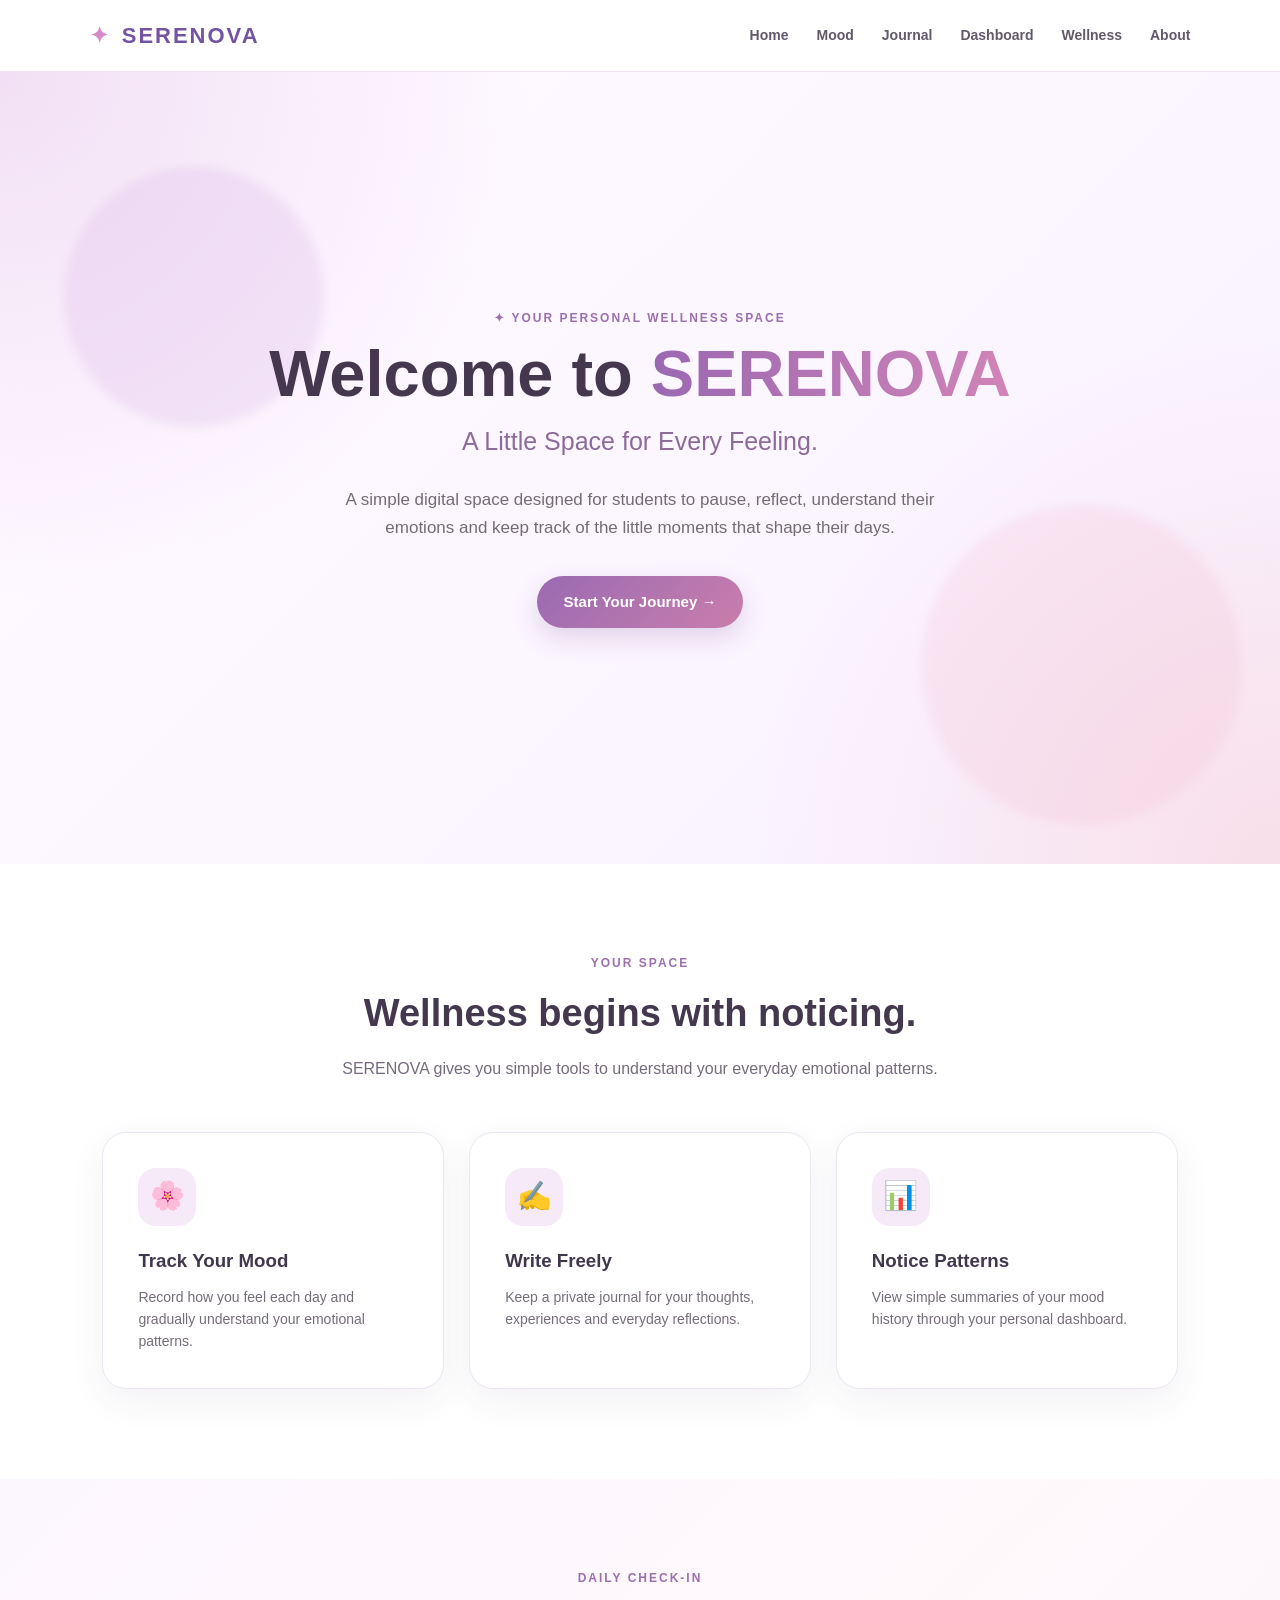
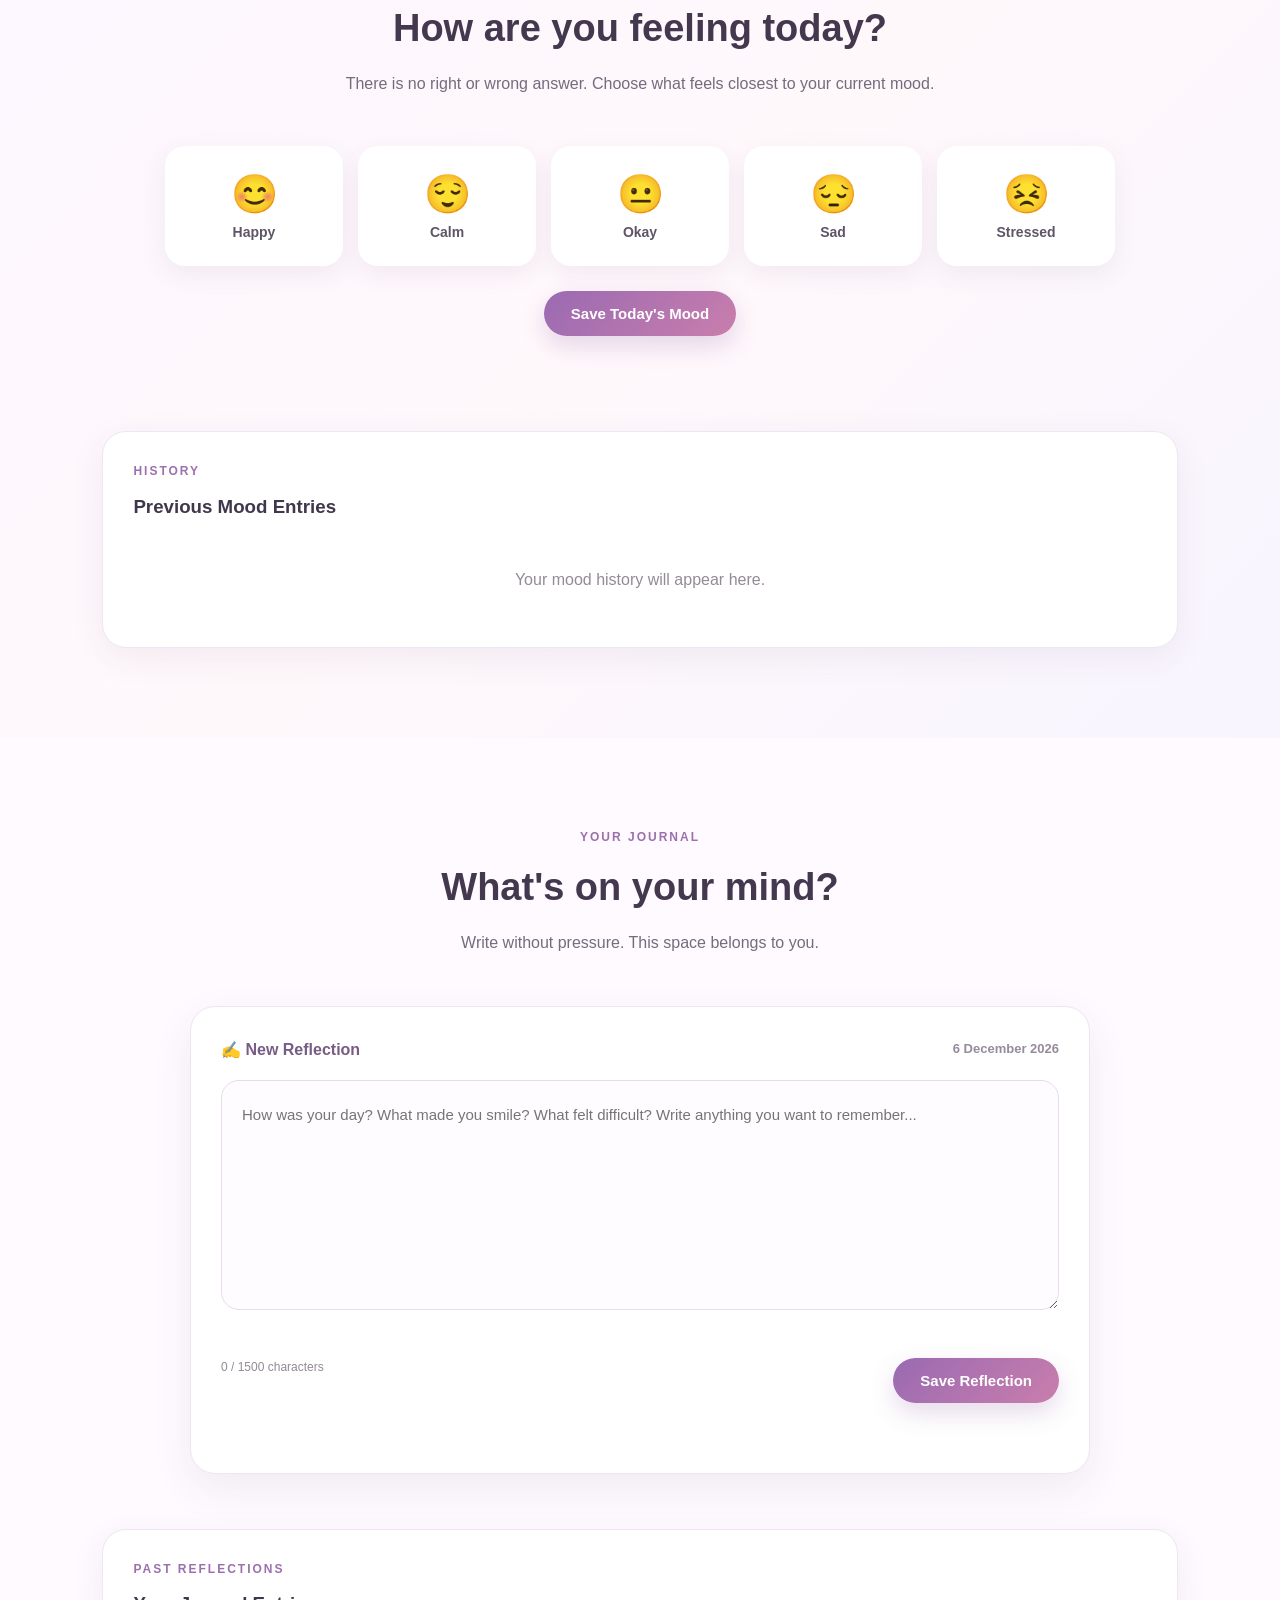
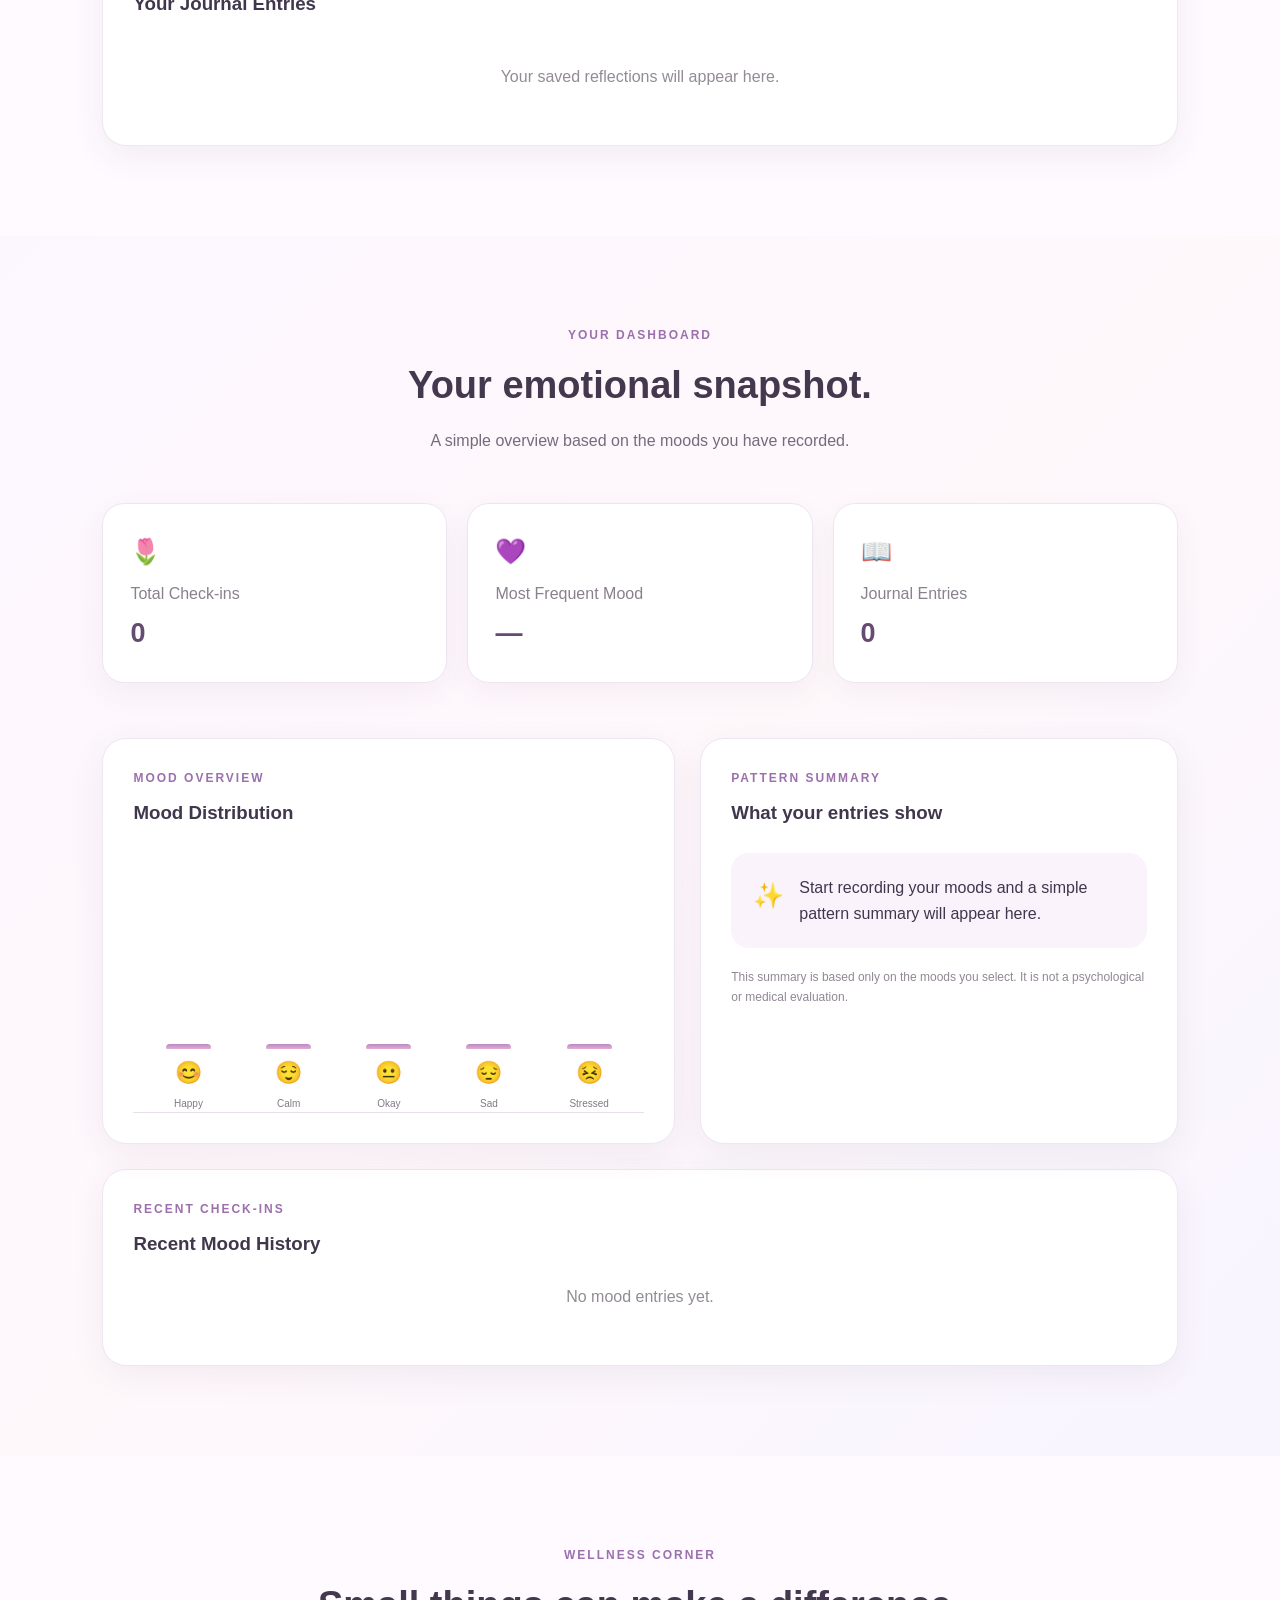
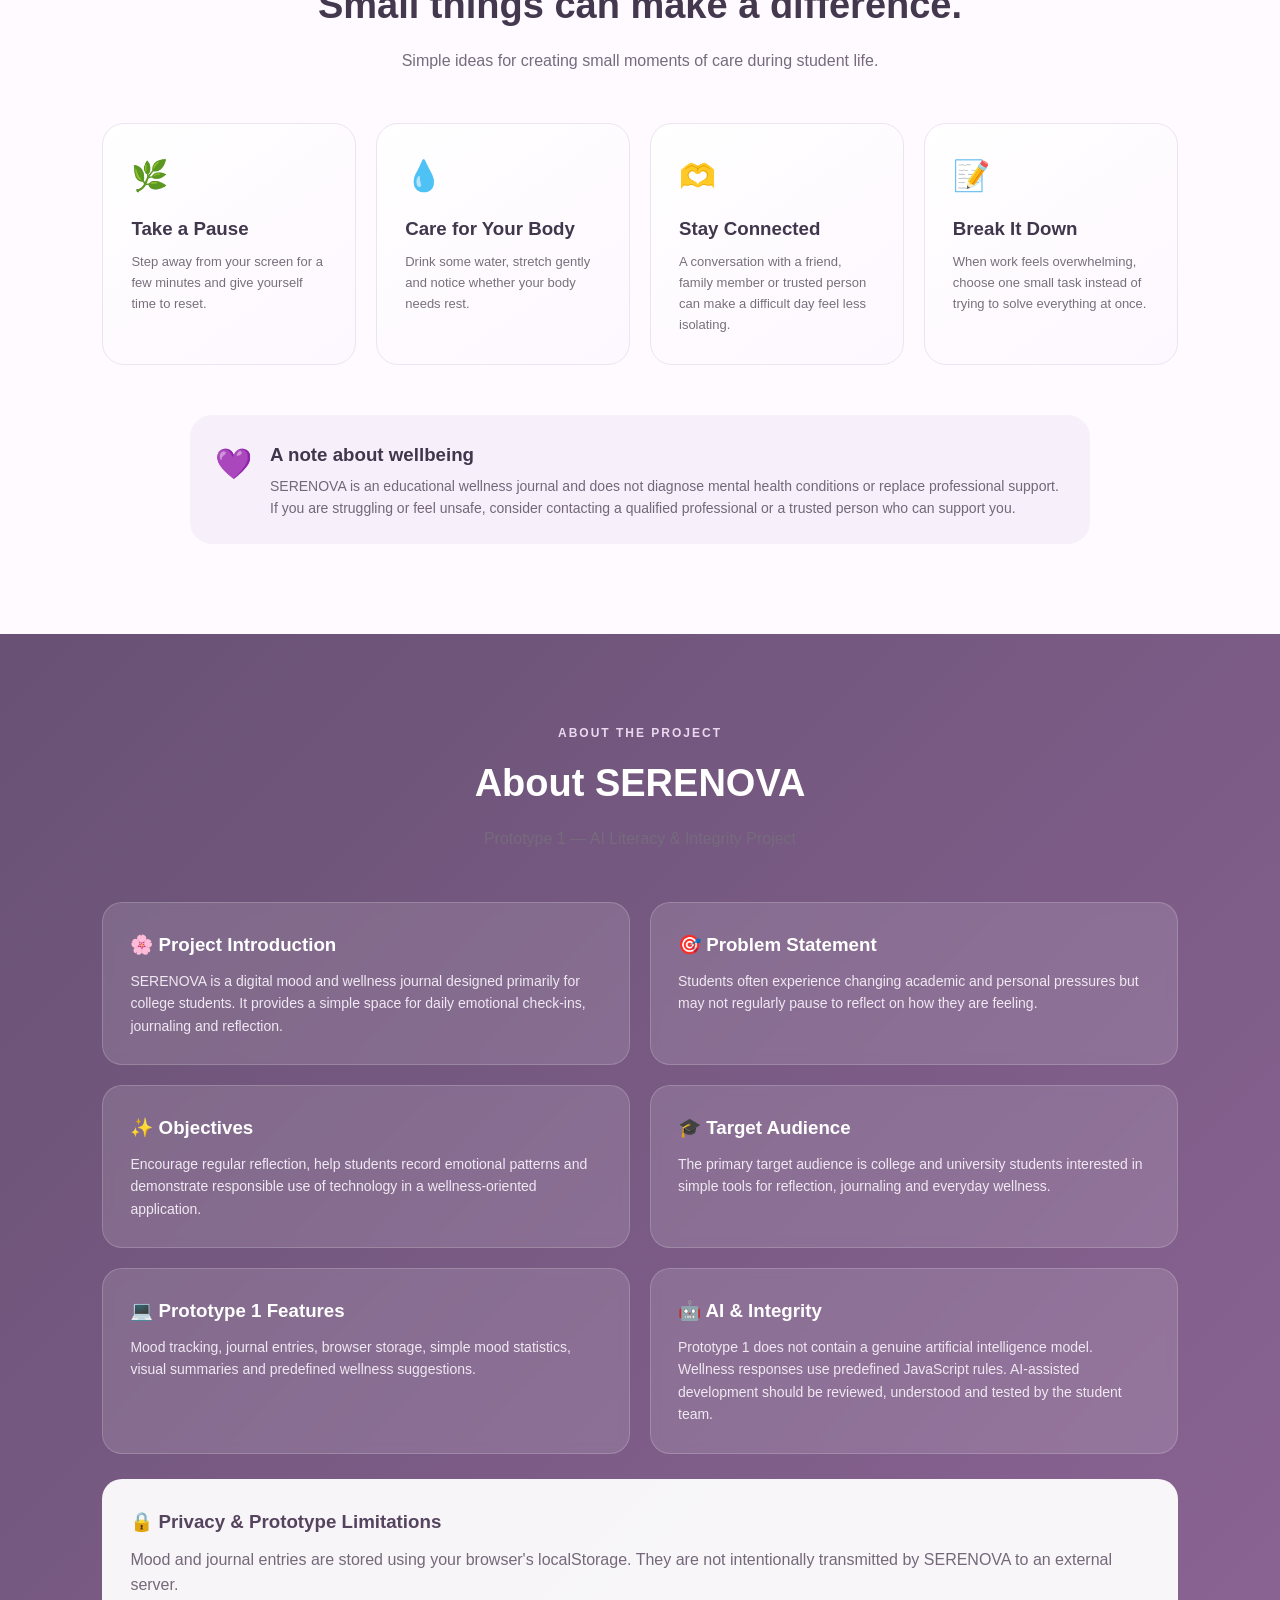
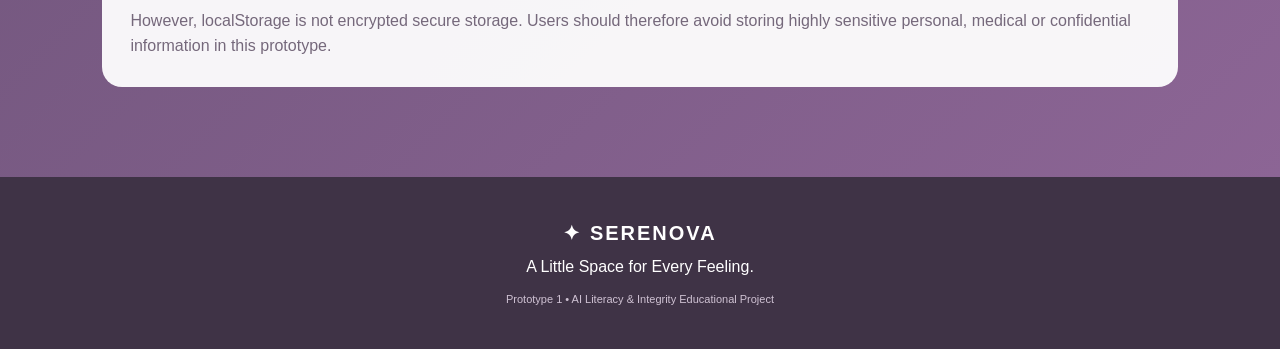
==== 1.html @ 05105ea7 "Add files via upload serenova website" ====
<!DOCTYPE html>
<html lang="en">

<head>
    <meta charset="UTF-8">
    <meta name="viewport" content="width=device-width, initial-scale=1.0">

    <title>SERENOVA | Mood & Wellness Journal</title>

    <link rel="stylesheet" href="2.css">
</head>

<body>

    <!-- ================= NAVIGATION ================= -->

    <nav class="navbar">
        <div class="logo">
            <span class="logo-icon">✦</span>
            SERENOVA
        </div>

        <div class="nav-links">
            <a href="#home">Home</a>
            <a href="#mood">Mood</a>
            <a href="#journal">Journal</a>
            <a href="#dashboard">Dashboard</a>
            <a href="#wellness">Wellness</a>
            <a href="#about">About</a>
        </div>
    </nav>


    <!-- ================= HOME ================= -->

    <section id="home" class="hero">

        <div class="hero-decoration decoration-one"></div>
        <div class="hero-decoration decoration-two"></div>

        <div class="hero-content">

            <p class="small-heading">✦ YOUR PERSONAL WELLNESS SPACE</p>

            <h1>
                Welcome to
                <span>SERENOVA</span>
            </h1>

            <h2>A Little Space for Every Feeling.</h2>

            <p class="hero-text">
                A simple digital space designed for students to pause,
                reflect, understand their emotions and keep track of the
                little moments that shape their days.
            </p>

            <a href="#mood" class="primary-button">
                Start Your Journey →
            </a>

        </div>

    </section>


    <!-- ================= INTRO CARDS ================= -->

    <section class="intro-section">

        <div class="section-heading">
            <p class="small-heading">YOUR SPACE</p>
            <h2>Wellness begins with noticing.</h2>
            <p>
                SERENOVA gives you simple tools to understand your everyday
                emotional patterns.
            </p>
        </div>

        <div class="feature-grid">

            <div class="feature-card">
                <div class="feature-icon">🌸</div>
                <h3>Track Your Mood</h3>
                <p>
                    Record how you feel each day and gradually understand
                    your emotional patterns.
                </p>
            </div>

            <div class="feature-card">
                <div class="feature-icon">✍️</div>
                <h3>Write Freely</h3>
                <p>
                    Keep a private journal for your thoughts, experiences
                    and everyday reflections.
                </p>
            </div>

            <div class="feature-card">
                <div class="feature-icon">📊</div>
                <h3>Notice Patterns</h3>
                <p>
                    View simple summaries of your mood history through your
                    personal dashboard.
                </p>
            </div>

        </div>

    </section>


    <!-- ================= MOOD TRACKER ================= -->

    <section id="mood" class="page-section soft-section">

        <div class="section-heading">
            <p class="small-heading">DAILY CHECK-IN</p>
            <h2>How are you feeling today?</h2>
            <p>
                There is no right or wrong answer. Choose what feels
                closest to your current mood.
            </p>
        </div>

        <div class="mood-container">

            <div class="mood-options">

                <button class="mood-button" data-mood="Happy" data-emoji="😊">
                    <span>😊</span>
                    Happy
                </button>

                <button class="mood-button" data-mood="Calm" data-emoji="😌">
                    <span>😌</span>
                    Calm
                </button>

                <button class="mood-button" data-mood="Okay" data-emoji="😐">
                    <span>😐</span>
                    Okay
                </button>

                <button class="mood-button" data-mood="Sad" data-emoji="😔">
                    <span>😔</span>
                    Sad
                </button>

                <button class="mood-button" data-mood="Stressed" data-emoji="😣">
                    <span>😣</span>
                    Stressed
                </button>

            </div>

            <button id="saveMoodButton" class="primary-button normal-button">
                Save Today's Mood
            </button>

            <p id="moodMessage" class="status-message"></p>

            <div id="moodSuggestion" class="suggestion-box hidden">
                <div class="suggestion-title">
                    <span>💜</span>
                    <h3>A gentle suggestion</h3>
                </div>

                <p id="suggestionText"></p>

                <small>
                    This suggestion is generated using predefined rules,
                    not artificial intelligence or medical assessment.
                </small>
            </div>

        </div>


        <!-- Previous Mood Entries -->

        <div class="history-card">

            <div class="card-heading">
                <div>
                    <p class="small-heading">HISTORY</p>
                    <h3>Previous Mood Entries</h3>
                </div>
            </div>

            <div id="moodHistory">
                <p class="empty-message">
                    Your mood history will appear here.
                </p>
            </div>

        </div>

    </section>


    <!-- ================= JOURNAL ================= -->

    <section id="journal" class="page-section">

        <div class="section-heading">
            <p class="small-heading">YOUR JOURNAL</p>
            <h2>What's on your mind?</h2>
            <p>
                Write without pressure. This space belongs to you.
            </p>
        </div>

        <div class="journal-box">

            <div class="journal-top">
                <span>✍️ New Reflection</span>
                <span id="currentDate"></span>
            </div>

            <textarea
                id="journalInput"
                maxlength="1500"
                placeholder="How was your day? What made you smile? What felt difficult? Write anything you want to remember..."
            ></textarea>

            <div class="journal-bottom">

                <span id="characterCount">
                    0 / 1500 characters
                </span>

                <button id="saveJournalButton" class="primary-button normal-button">
                    Save Reflection
                </button>

            </div>

            <p id="journalMessage" class="status-message"></p>

        </div>


        <!-- Previous Journal Entries -->

        <div class="journal-history">

            <div class="card-heading">
                <div>
                    <p class="small-heading">PAST REFLECTIONS</p>
                    <h3>Your Journal Entries</h3>
                </div>
            </div>

            <div id="journalEntries">
                <p class="empty-message">
                    Your saved reflections will appear here.
                </p>
            </div>

        </div>

    </section>


    <!-- ================= DASHBOARD ================= -->

    <section id="dashboard" class="page-section soft-section">

        <div class="section-heading">
            <p class="small-heading">YOUR DASHBOARD</p>
            <h2>Your emotional snapshot.</h2>
            <p>
                A simple overview based on the moods you have recorded.
            </p>
        </div>


        <!-- Dashboard Statistics -->

        <div class="stats-grid">

            <div class="stat-card">
                <span class="stat-icon">🌷</span>
                <p>Total Check-ins</p>
                <h3 id="totalMoodEntries">0</h3>
            </div>

            <div class="stat-card">
                <span class="stat-icon">💜</span>
                <p>Most Frequent Mood</p>
                <h3 id="frequentMood">—</h3>
            </div>

            <div class="stat-card">
                <span class="stat-icon">📖</span>
                <p>Journal Entries</p>
                <h3 id="totalJournalEntries">0</h3>
            </div>

        </div>


        <!-- Chart -->

        <div class="dashboard-grid">

            <div class="dashboard-card">

                <p class="small-heading">MOOD OVERVIEW</p>
                <h3>Mood Distribution</h3>

                <div id="moodChart" class="chart">

                    <div class="chart-column">
                        <div id="happyBar" class="chart-bar"></div>
                        <span>😊</span>
                        <small>Happy</small>
                    </div>

                    <div class="chart-column">
                        <div id="calmBar" class="chart-bar"></div>
                        <span>😌</span>
                        <small>Calm</small>
                    </div>

                    <div class="chart-column">
                        <div id="okayBar" class="chart-bar"></div>
                        <span>😐</span>
                        <small>Okay</small>
                    </div>

                    <div class="chart-column">
                        <div id="sadBar" class="chart-bar"></div>
                        <span>😔</span>
                        <small>Sad</small>
                    </div>

                    <div class="chart-column">
                        <div id="stressedBar" class="chart-bar"></div>
                        <span>😣</span>
                        <small>Stressed</small>
                    </div>

                </div>

            </div>


            <!-- Emotional Pattern -->

            <div class="dashboard-card">

                <p class="small-heading">PATTERN SUMMARY</p>
                <h3>What your entries show</h3>

                <div class="pattern-box">
                    <span class="pattern-icon">✨</span>
                    <p id="patternSummary">
                        Start recording your moods and a simple pattern
                        summary will appear here.
                    </p>
                </div>

                <p class="dashboard-note">
                    This summary is based only on the moods you select.
                    It is not a psychological or medical evaluation.
                </p>

            </div>

        </div>


        <!-- Recent History -->

        <div class="dashboard-card recent-card">

            <p class="small-heading">RECENT CHECK-INS</p>
            <h3>Recent Mood History</h3>

            <div id="recentMoodHistory">
                <p class="empty-message">
                    No mood entries yet.
                </p>
            </div>

        </div>

    </section>


    <!-- ================= WELLNESS ================= -->

    <section id="wellness" class="page-section">

        <div class="section-heading">
            <p class="small-heading">WELLNESS CORNER</p>
            <h2>Small things can make a difference.</h2>
            <p>
                Simple ideas for creating small moments of care during
                student life.
            </p>
        </div>

        <div class="wellness-grid">

            <div class="wellness-card">
                <span>🌿</span>
                <h3>Take a Pause</h3>
                <p>
                    Step away from your screen for a few minutes and give
                    yourself time to reset.
                </p>
            </div>

            <div class="wellness-card">
                <span>💧</span>
                <h3>Care for Your Body</h3>
                <p>
                    Drink some water, stretch gently and notice whether
                    your body needs rest.
                </p>
            </div>

            <div class="wellness-card">
                <span>🫶</span>
                <h3>Stay Connected</h3>
                <p>
                    A conversation with a friend, family member or trusted
                    person can make a difficult day feel less isolating.
                </p>
            </div>

            <div class="wellness-card">
                <span>📝</span>
                <h3>Break It Down</h3>
                <p>
                    When work feels overwhelming, choose one small task
                    instead of trying to solve everything at once.
                </p>
            </div>

        </div>

        <div class="safety-note">

            <span>💜</span>

            <div>
                <h3>A note about wellbeing</h3>

                <p>
                    SERENOVA is an educational wellness journal and does
                    not diagnose mental health conditions or replace
                    professional support. If you are struggling or feel
                    unsafe, consider contacting a qualified professional
                    or a trusted person who can support you.
                </p>
            </div>

        </div>

    </section>


    <!-- ================= ABOUT ================= -->

    <section id="about" class="page-section about-section">

        <div class="section-heading light-heading">
            <p class="small-heading">ABOUT THE PROJECT</p>
            <h2>About SERENOVA</h2>
            <p>
                Prototype 1 — AI Literacy & Integrity Project
            </p>
        </div>


        <div class="about-grid">

            <div class="about-card">
                <h3>🌸 Project Introduction</h3>
                <p>
                    SERENOVA is a digital mood and wellness journal
                    designed primarily for college students. It provides
                    a simple space for daily emotional check-ins,
                    journaling and reflection.
                </p>
            </div>

            <div class="about-card">
                <h3>🎯 Problem Statement</h3>
                <p>
                    Students often experience changing academic and
                    personal pressures but may not regularly pause to
                    reflect on how they are feeling.
                </p>
            </div>

            <div class="about-card">
                <h3>✨ Objectives</h3>
                <p>
                    Encourage regular reflection, help students record
                    emotional patterns and demonstrate responsible use
                    of technology in a wellness-oriented application.
                </p>
            </div>

            <div class="about-card">
                <h3>🎓 Target Audience</h3>
                <p>
                    The primary target audience is college and university
                    students interested in simple tools for reflection,
                    journaling and everyday wellness.
                </p>
            </div>

            <div class="about-card">
                <h3>💻 Prototype 1 Features</h3>
                <p>
                    Mood tracking, journal entries, browser storage,
                    simple mood statistics, visual summaries and
                    predefined wellness suggestions.
                </p>
            </div>

            <div class="about-card">
                <h3>🤖 AI & Integrity</h3>
                <p>
                    Prototype 1 does not contain a genuine artificial
                    intelligence model. Wellness responses use
                    predefined JavaScript rules. AI-assisted development
                    should be reviewed, understood and tested by the
                    student team.
                </p>
            </div>

        </div>


        <div class="privacy-box">

            <h3>🔒 Privacy & Prototype Limitations</h3>

            <p>
                Mood and journal entries are stored using your browser's
                localStorage. They are not intentionally transmitted by
                SERENOVA to an external server.
            </p>

            <p>
                However, localStorage is not encrypted secure storage.
                Users should therefore avoid storing highly sensitive
                personal, medical or confidential information in this
                prototype.
            </p>

        </div>

    </section>


    <!-- ================= FOOTER ================= -->

    <footer>

        <div class="footer-logo">✦ SERENOVA</div>

        <p>A Little Space for Every Feeling.</p>

        <p class="footer-small">
            Prototype 1 • AI Literacy & Integrity Educational Project
        </p>

    </footer>


    <!-- JavaScript -->
    <script src="3.js"></script>

</body>

</html>
---- 2.css ----
/* ==================================================
   SERENOVA - PROTOTYPE 1
   Main Stylesheet
   ================================================== */


/* ---------- BASIC PAGE SETTINGS ---------- */

* {
    margin: 0;
    padding: 0;
    box-sizing: border-box;
}

html {
    scroll-behavior: smooth;
}

body {
    font-family: "Segoe UI", Arial, sans-serif;
    background: #fffaff;
    color: #40374d;
    line-height: 1.6;
}

button,
textarea {
    font-family: inherit;
}

button {
    cursor: pointer;
}


/* ---------- NAVIGATION ---------- */

.navbar {
    position: sticky;
    top: 0;
    z-index: 1000;

    display: flex;
    justify-content: space-between;
    align-items: center;

    padding: 18px 7%;

    background: rgba(255, 255, 255, 0.94);
    backdrop-filter: blur(12px);

    border-bottom: 1px solid #eee3f6;
}

.logo {
    font-size: 22px;
    font-weight: 800;
    letter-spacing: 2px;
    color: #7254a3;
}

.logo-icon {
    color: #d58bc8;
    margin-right: 4px;
}

.nav-links {
    display: flex;
    gap: 28px;
}

.nav-links a {
    text-decoration: none;
    color: #62586c;
    font-size: 14px;
    font-weight: 600;
    transition: 0.3s;
}

.nav-links a:hover {
    color: #a46db1;
}


/* ---------- GENERAL SECTION STYLES ---------- */

.page-section {
    padding: 90px 8%;
}

.soft-section {
    background:
        linear-gradient(
            135deg,
            #fcf6ff 0%,
            #fff8fb 50%,
            #f8f5ff 100%
        );
}

.section-heading {
    max-width: 720px;
    margin: 0 auto 50px;
    text-align: center;
}

.section-heading h2 {
    font-size: 38px;
    margin-bottom: 12px;
    color: #44384f;
}

.section-heading > p:last-child {
    color: #756b7d;
}

.small-heading {
    color: #9b70ad;
    font-size: 12px;
    font-weight: 800;
    letter-spacing: 2px;
    margin-bottom: 10px;
}


/* ---------- HERO ---------- */

.hero {
    min-height: 88vh;

    display: flex;
    justify-content: center;
    align-items: center;

    position: relative;
    overflow: hidden;

    padding: 80px 8%;

    background:
        radial-gradient(circle at top left, #f2dff5, transparent 35%),
        radial-gradient(circle at bottom right, #f8dfe9, transparent 35%),
        linear-gradient(135deg, #fffaff, #f8f2ff);
}

.hero-content {
    position: relative;
    z-index: 2;

    max-width: 850px;
    text-align: center;
}

.hero h1 {
    font-size: 65px;
    line-height: 1.1;
    color: #44374e;
    margin-bottom: 12px;
}

.hero h1 span {
    background: linear-gradient(90deg, #9a68b2, #d184b7);
    -webkit-background-clip: text;
    background-clip: text;
    color: transparent;
}

.hero h2 {
    color: #8d6b99;
    font-size: 25px;
    font-weight: 500;
    margin-bottom: 25px;
}

.hero-text {
    max-width: 650px;
    margin: 0 auto 35px;
    color: #746b79;
    font-size: 17px;
}

.primary-button {
    display: inline-block;

    border: none;
    text-decoration: none;

    background: linear-gradient(135deg, #9a6ab2, #c97eac);
    color: white;

    padding: 14px 27px;

    border-radius: 30px;

    font-size: 15px;
    font-weight: 600;

    box-shadow: 0 10px 25px rgba(148, 98, 169, 0.23);

    transition: 0.3s;
}

.primary-button:hover {
    transform: translateY(-3px);
    box-shadow: 0 14px 30px rgba(148, 98, 169, 0.32);
}

.normal-button {
    margin-top: 25px;
}

.hero-decoration {
    position: absolute;
    border-radius: 50%;
    filter: blur(5px);
}

.decoration-one {
    width: 260px;
    height: 260px;

    background: rgba(212, 168, 226, 0.22);

    top: 12%;
    left: 5%;
}

.decoration-two {
    width: 320px;
    height: 320px;

    background: rgba(246, 187, 211, 0.22);

    bottom: 5%;
    right: 3%;
}


/* ---------- INTRO FEATURES ---------- */

.intro-section {
    padding: 90px 8%;
    background: white;
}

.feature-grid {
    display: grid;
    grid-template-columns: repeat(3, 1fr);
    gap: 25px;

    max-width: 1100px;
    margin: auto;
}

.feature-card {
    padding: 35px;

    border: 1px solid #eee5f2;
    border-radius: 24px;

    background: #fff;

    box-shadow: 0 12px 35px rgba(85, 63, 96, 0.07);

    transition: 0.3s;
}

.feature-card:hover {
    transform: translateY(-7px);
    box-shadow: 0 18px 40px rgba(85, 63, 96, 0.12);
}

.feature-icon {
    width: 58px;
    height: 58px;

    display: flex;
    justify-content: center;
    align-items: center;

    border-radius: 18px;

    background: #f6eaf8;

    font-size: 28px;

    margin-bottom: 20px;
}

.feature-card h3 {
    margin-bottom: 10px;
}

.feature-card p {
    color: #756d79;
    font-size: 14px;
}


/* ---------- MOOD TRACKER ---------- */

.mood-container {
    max-width: 950px;
    margin: auto;
    text-align: center;
}

.mood-options {
    display: grid;
    grid-template-columns: repeat(5, 1fr);
    gap: 15px;
}

.mood-button {
    border: 2px solid transparent;

    padding: 24px 12px;

    border-radius: 20px;

    background: white;

    color: #5f5567;

    font-size: 14px;
    font-weight: 600;

    box-shadow: 0 8px 25px rgba(91, 68, 101, 0.08);

    transition: 0.25s;
}

.mood-button span {
    display: block;
    font-size: 38px;
    margin-bottom: 8px;
}

.mood-button:hover {
    transform: translateY(-5px);
    border-color: #dbc6e6;
}

.mood-button.selected {
    border-color: #a875ba;
    background: #f8effb;
    transform: translateY(-5px);
}

.status-message {
    min-height: 25px;
    margin-top: 15px;
    font-weight: 600;
    color: #8a5c9b;
}

.suggestion-box {
    max-width: 700px;

    margin: 25px auto 0;

    padding: 25px;

    text-align: left;

    background: white;

    border-radius: 20px;
    border-left: 5px solid #ad7abb;

    box-shadow: 0 10px 30px rgba(83, 64, 93, 0.08);
}

.suggestion-title {
    display: flex;
    align-items: center;
    gap: 10px;
    margin-bottom: 10px;
}

.suggestion-box small {
    display: block;
    color: #8b828e;
    margin-top: 15px;
}

.hidden {
    display: none;
}


/* ---------- HISTORY ---------- */

.history-card,
.journal-history,
.dashboard-card {
    max-width: 1100px;

    margin: 55px auto 0;

    background: white;

    border: 1px solid #eee6f2;
    border-radius: 24px;

    padding: 30px;

    box-shadow: 0 10px 35px rgba(76, 58, 84, 0.07);
}

.card-heading {
    margin-bottom: 20px;
}

.empty-message {
    color: #938b96;
    text-align: center;
    padding: 25px;
}

.history-entry,
.recent-entry {
    display: flex;
    justify-content: space-between;
    align-items: center;

    padding: 16px;

    border-bottom: 1px solid #f0eaf2;
}

.history-entry:last-child,
.recent-entry:last-child {
    border-bottom: none;
}

.history-mood {
    display: flex;
    align-items: center;
    gap: 12px;
}

.history-emoji {
    font-size: 27px;
}


/* ---------- JOURNAL ---------- */

.journal-box {
    max-width: 900px;

    margin: auto;

    background: white;

    border: 1px solid #eee5f1;
    border-radius: 25px;

    padding: 30px;

    box-shadow: 0 15px 40px rgba(78, 58, 87, 0.08);
}

.journal-top,
.journal-bottom {
    display: flex;
    justify-content: space-between;
    align-items: center;
    gap: 20px;
}

.journal-top {
    font-weight: 600;
    color: #775c83;
    margin-bottom: 18px;
}

#currentDate {
    color: #978b9d;
    font-size: 13px;
}

#journalInput {
    width: 100%;
    min-height: 230px;

    resize: vertical;

    border: 1px solid #e7dce9;
    outline: none;

    border-radius: 18px;

    padding: 20px;

    font-size: 15px;
    line-height: 1.8;

    background: #fffcff;

    transition: 0.3s;
}

#journalInput:focus {
    border-color: #b88ac3;
    box-shadow: 0 0 0 4px #f5eaf8;
}

.journal-bottom {
    margin-top: 15px;
}

#characterCount {
    color: #938997;
    font-size: 12px;
}

.journal-entry {
    padding: 22px 5px;
    border-bottom: 1px solid #eee8f0;
}

.journal-entry:last-child {
    border-bottom: none;
}

.journal-entry-date {
    color: #9a6ba8;
    font-size: 12px;
    font-weight: 700;
    margin-bottom: 8px;
}

.journal-entry-text {
    white-space: pre-wrap;
    color: #5f5664;
}

.delete-button {
    border: none;

    background: #fff0f3;
    color: #b25d72;

    border-radius: 15px;

    padding: 8px 14px;

    margin-top: 15px;

    font-size: 12px;

    transition: 0.2s;
}

.delete-button:hover {
    background: #f8dfe6;
}


/* ---------- DASHBOARD ---------- */

.stats-grid {
    max-width: 1100px;

    margin: auto;

    display: grid;
    grid-template-columns: repeat(3, 1fr);

    gap: 20px;
}

.stat-card {
    background: white;

    border: 1px solid #eee5f2;
    border-radius: 22px;

    padding: 27px;

    box-shadow: 0 10px 30px rgba(80, 61, 89, 0.06);
}

.stat-icon {
    font-size: 25px;
}

.stat-card p {
    color: #8a808e;
    margin-top: 10px;
}

.stat-card h3 {
    margin-top: 5px;
    font-size: 27px;
    color: #664c72;
}

.dashboard-grid {
    max-width: 1100px;

    margin: auto;

    display: grid;
    grid-template-columns: 1.2fr 1fr;

    gap: 25px;
}

.dashboard-grid .dashboard-card {
    width: 100%;
}

.chart {
    height: 260px;

    display: flex;
    justify-content: space-around;
    align-items: flex-end;

    gap: 10px;

    margin-top: 25px;

    border-bottom: 1px solid #e8dfea;

    padding: 15px 10px 0;
}

.chart-column {
    height: 100%;

    display: flex;
    flex-direction: column;
    justify-content: flex-end;
    align-items: center;

    flex: 1;

    gap: 6px;
}

.chart-bar {
    width: 45px;
    height: 5px;

    min-height: 5px;
    max-height: 170px;

    background: linear-gradient(#b989c5, #e3afd0);

    border-radius: 12px 12px 4px 4px;

    transition: height 0.5s;
}

.chart-column span {
    font-size: 22px;
}

.chart-column small {
    font-size: 10px;
    color: #837887;
}

.pattern-box {
    display: flex;
    gap: 15px;

    padding: 22px;

    background: #faf3fc;

    border-radius: 18px;

    margin-top: 25px;
}

.pattern-icon {
    font-size: 25px;
}

.dashboard-note {
    margin-top: 20px;

    color: #928795;
    font-size: 12px;
}

.recent-card {
    margin-top: 25px;
}


/* ---------- WELLNESS ---------- */

.wellness-grid {
    max-width: 1100px;

    margin: auto;

    display: grid;
    grid-template-columns: repeat(4, 1fr);

    gap: 20px;
}

.wellness-card {
    padding: 28px;

    background: linear-gradient(145deg, #ffffff, #fdf7ff);

    border: 1px solid #eee3f1;
    border-radius: 22px;

    transition: 0.3s;
}

.wellness-card:hover {
    transform: translateY(-5px);
}

.wellness-card span {
    font-size: 30px;
}

.wellness-card h3 {
    margin: 14px 0 8px;
}

.wellness-card p {
    color: #786f7c;
    font-size: 13px;
}

.safety-note {
    max-width: 900px;

    margin: 50px auto 0;

    padding: 25px;

    display: flex;
    gap: 18px;

    background: #f7effa;

    border-radius: 22px;
}

.safety-note > span {
    font-size: 30px;
}

.safety-note p {
    color: #726878;
    margin-top: 5px;
    font-size: 14px;
}


/* ---------- ABOUT ---------- */

.about-section {
    background: linear-gradient(135deg, #685174, #8c6595);
}

.light-heading h2,
.light-heading p {
    color: white;
}

.light-heading .small-heading {
    color: #ead8ef;
}

.about-grid {
    max-width: 1100px;

    margin: auto;

    display: grid;
    grid-template-columns: repeat(2, 1fr);

    gap: 20px;
}

.about-card {
    background: rgba(255, 255, 255, 0.12);

    border: 1px solid rgba(255, 255, 255, 0.18);
    border-radius: 20px;

    padding: 27px;

    color: white;

    backdrop-filter: blur(5px);
}

.about-card h3 {
    margin-bottom: 10px;
}

.about-card p {
    color: #f0e8f2;
    font-size: 14px;
}

.privacy-box {
    max-width: 1100px;

    margin: 25px auto 0;

    padding: 28px;

    border-radius: 20px;

    background: rgba(255, 255, 255, 0.94);

    color: #55445e;
}

.privacy-box p {
    margin-top: 10px;
    color: #75687b;
}


/* ---------- FOOTER ---------- */

footer {
    text-align: center;

    padding: 40px 20px;

    background: #3f3346;
    color: white;
}

.footer-logo {
    font-size: 20px;
    font-weight: 800;
    letter-spacing: 2px;

    margin-bottom: 5px;
}

.footer-small {
    color: #cfc2d3;
    font-size: 11px;

    margin-top: 12px;
}


/* ==================================================
   RESPONSIVE DESIGN
   ================================================== */

@media (max-width: 900px) {

    .navbar {
        flex-direction: column;
        gap: 15px;
    }

    .nav-links {
        flex-wrap: wrap;
        justify-content: center;
        gap: 14px;
    }

    .hero h1 {
        font-size: 48px;
    }

    .feature-grid,
    .stats-grid {
        grid-template-columns: 1fr;
    }

    .mood-options {
        grid-template-columns: repeat(3, 1fr);
    }

    .dashboard-grid {
        grid-template-columns: 1fr;
    }

    .wellness-grid {
        grid-template-columns: repeat(2, 1fr);
    }

}


@media (max-width: 600px) {

    .page-section,
    .intro-section {
        padding: 70px 5%;
    }

    .hero {
        min-height: 80vh;
        padding: 60px 6%;
    }

    .hero h1 {
        font-size: 39px;
    }

    .hero h2 {
        font-size: 20px;
    }

    .section-heading h2 {
        font-size: 30px;
    }

    .mood-options {
        grid-template-columns: repeat(2, 1fr);
    }

    .wellness-grid,
    .about-grid {
        grid-template-columns: 1fr;
    }

    .journal-top,
    .journal-bottom {
        align-items: flex-start;
        flex-direction: column;
    }

    .chart-bar {
        width: 30px;
    }

    .chart-column small {
        font-size: 8px;
    }

}
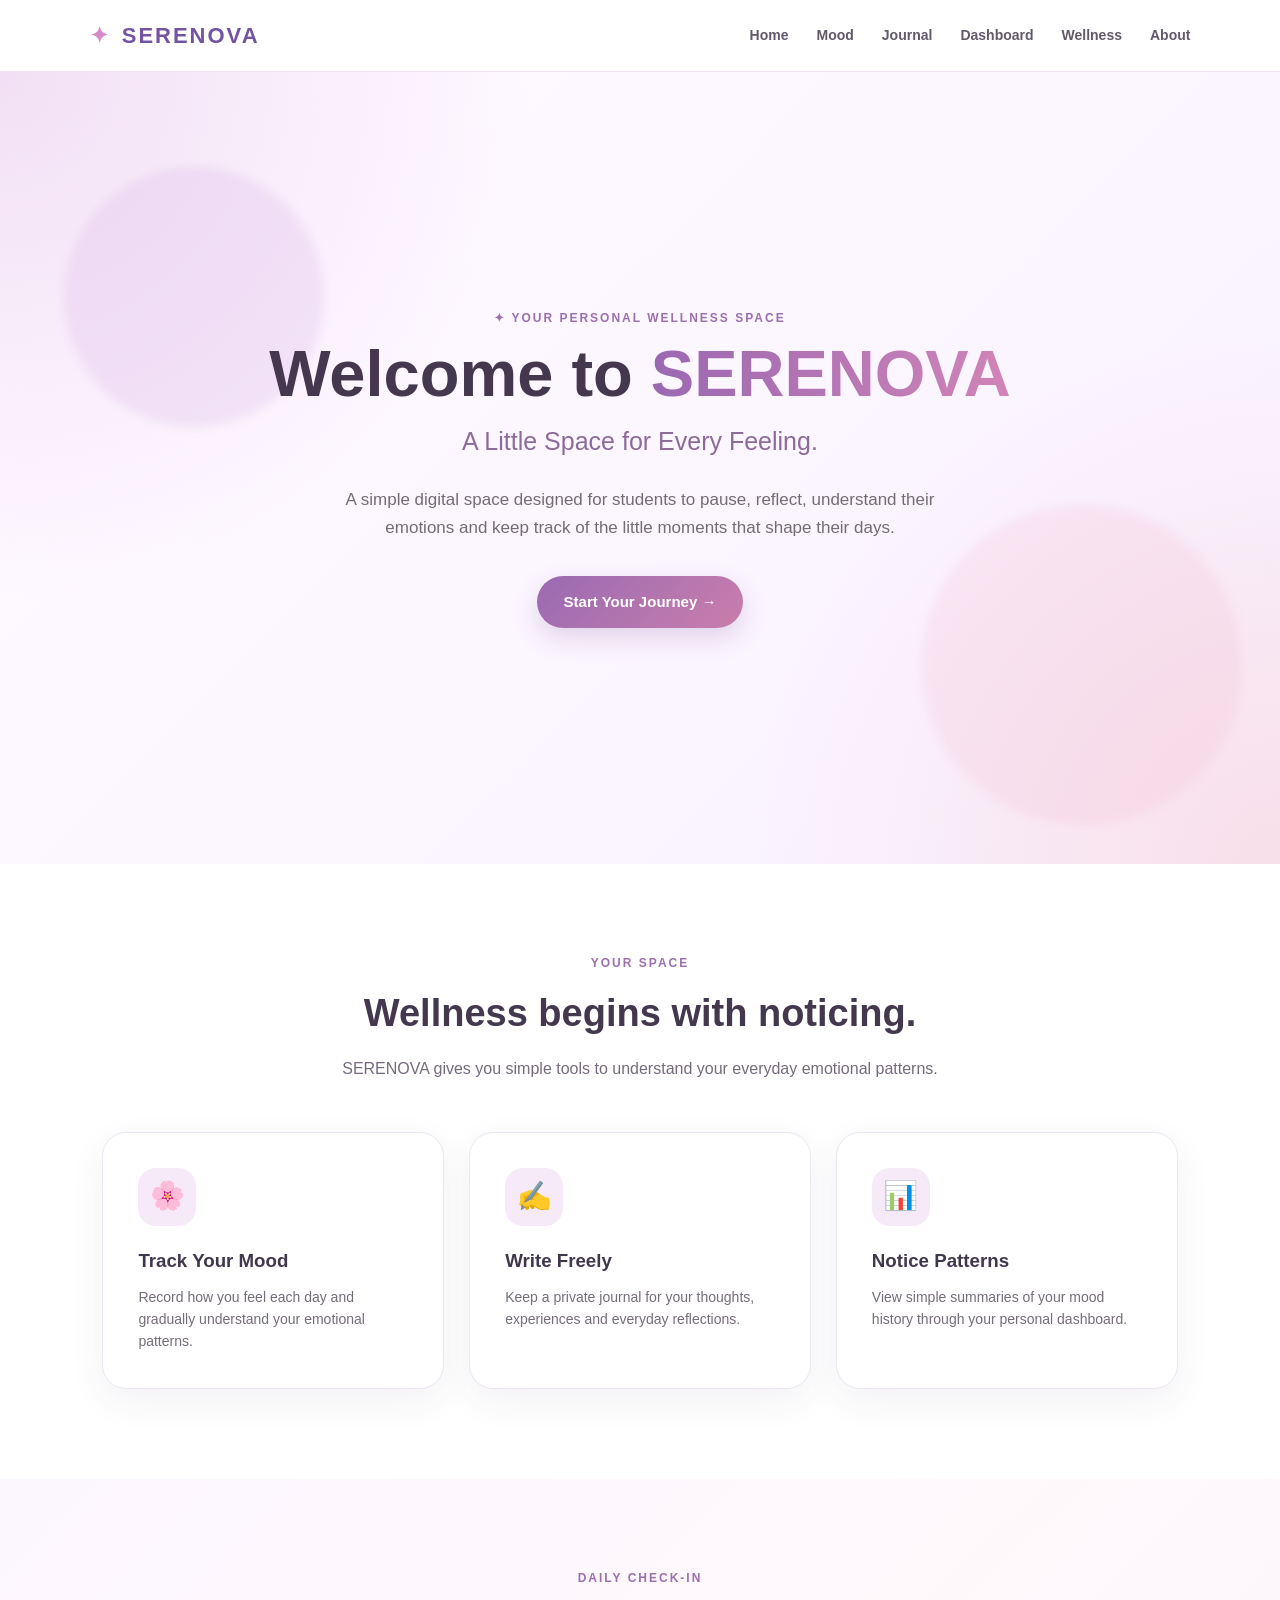
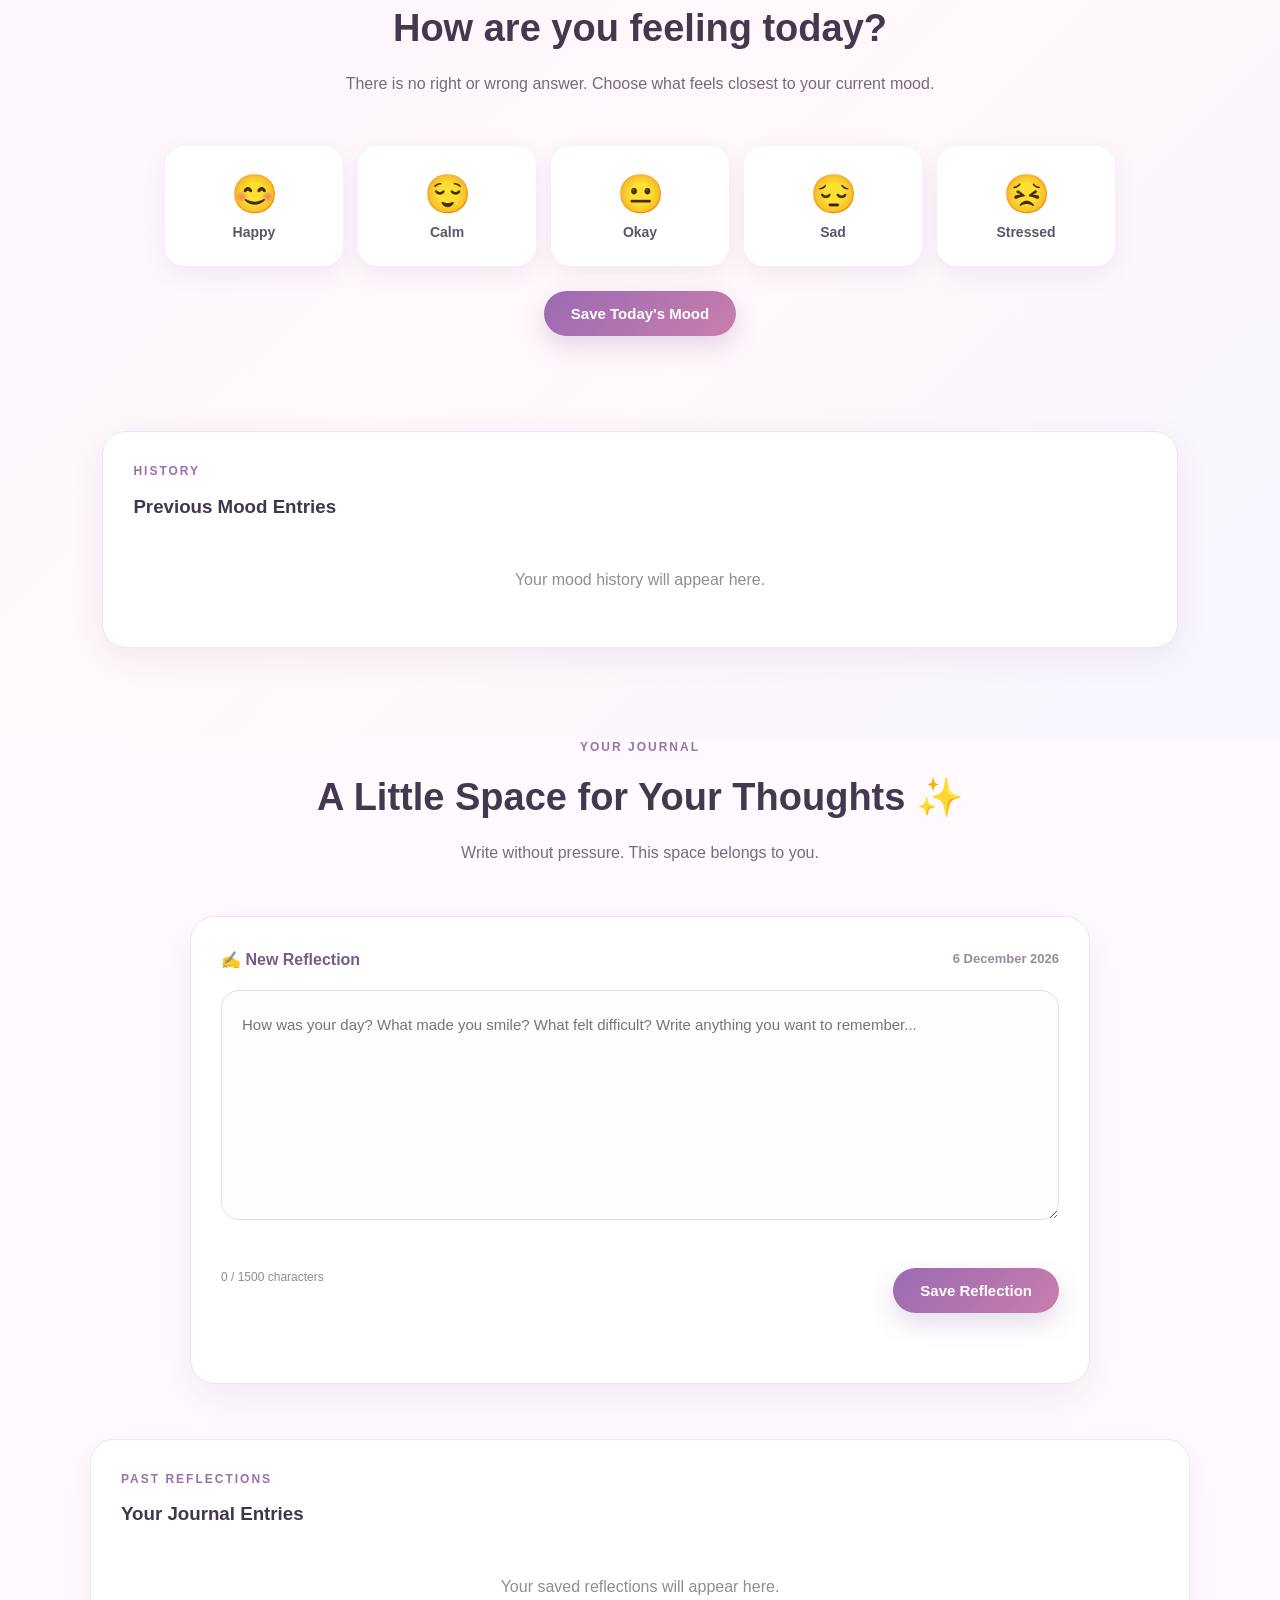
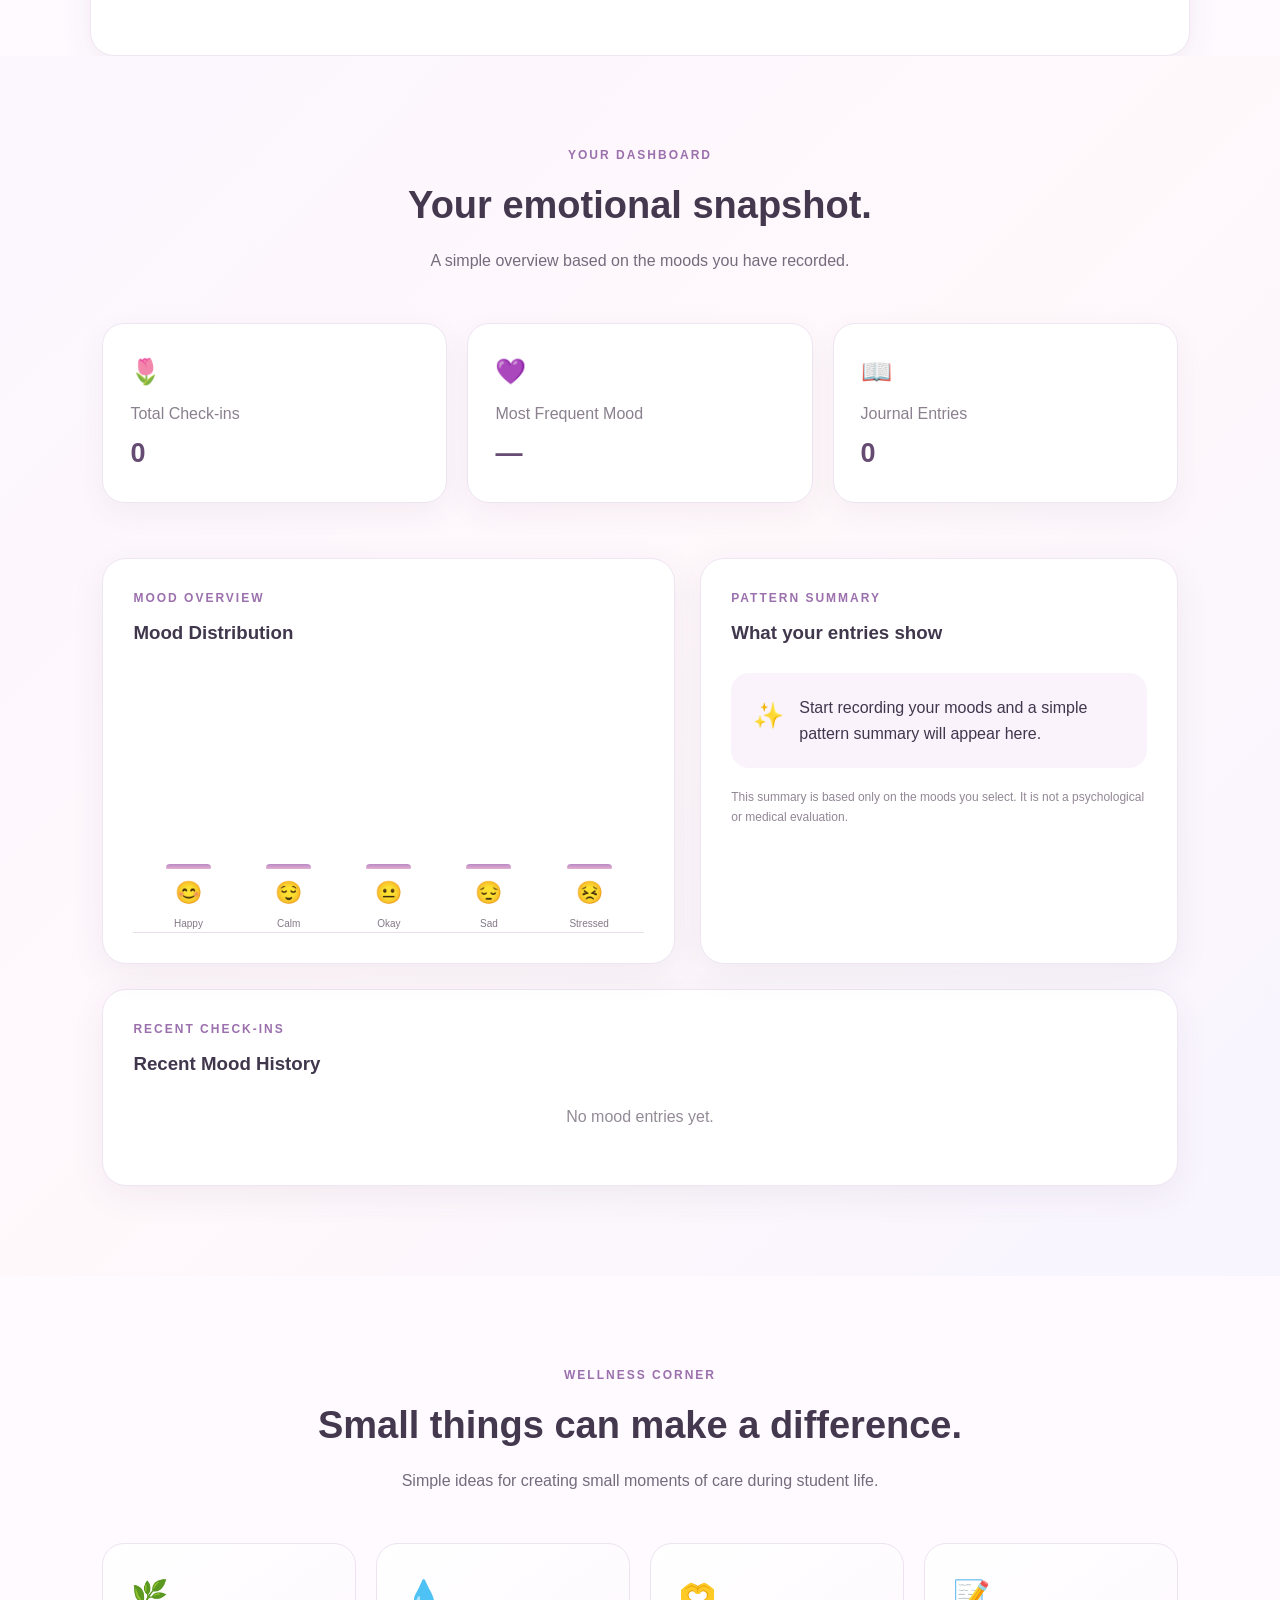
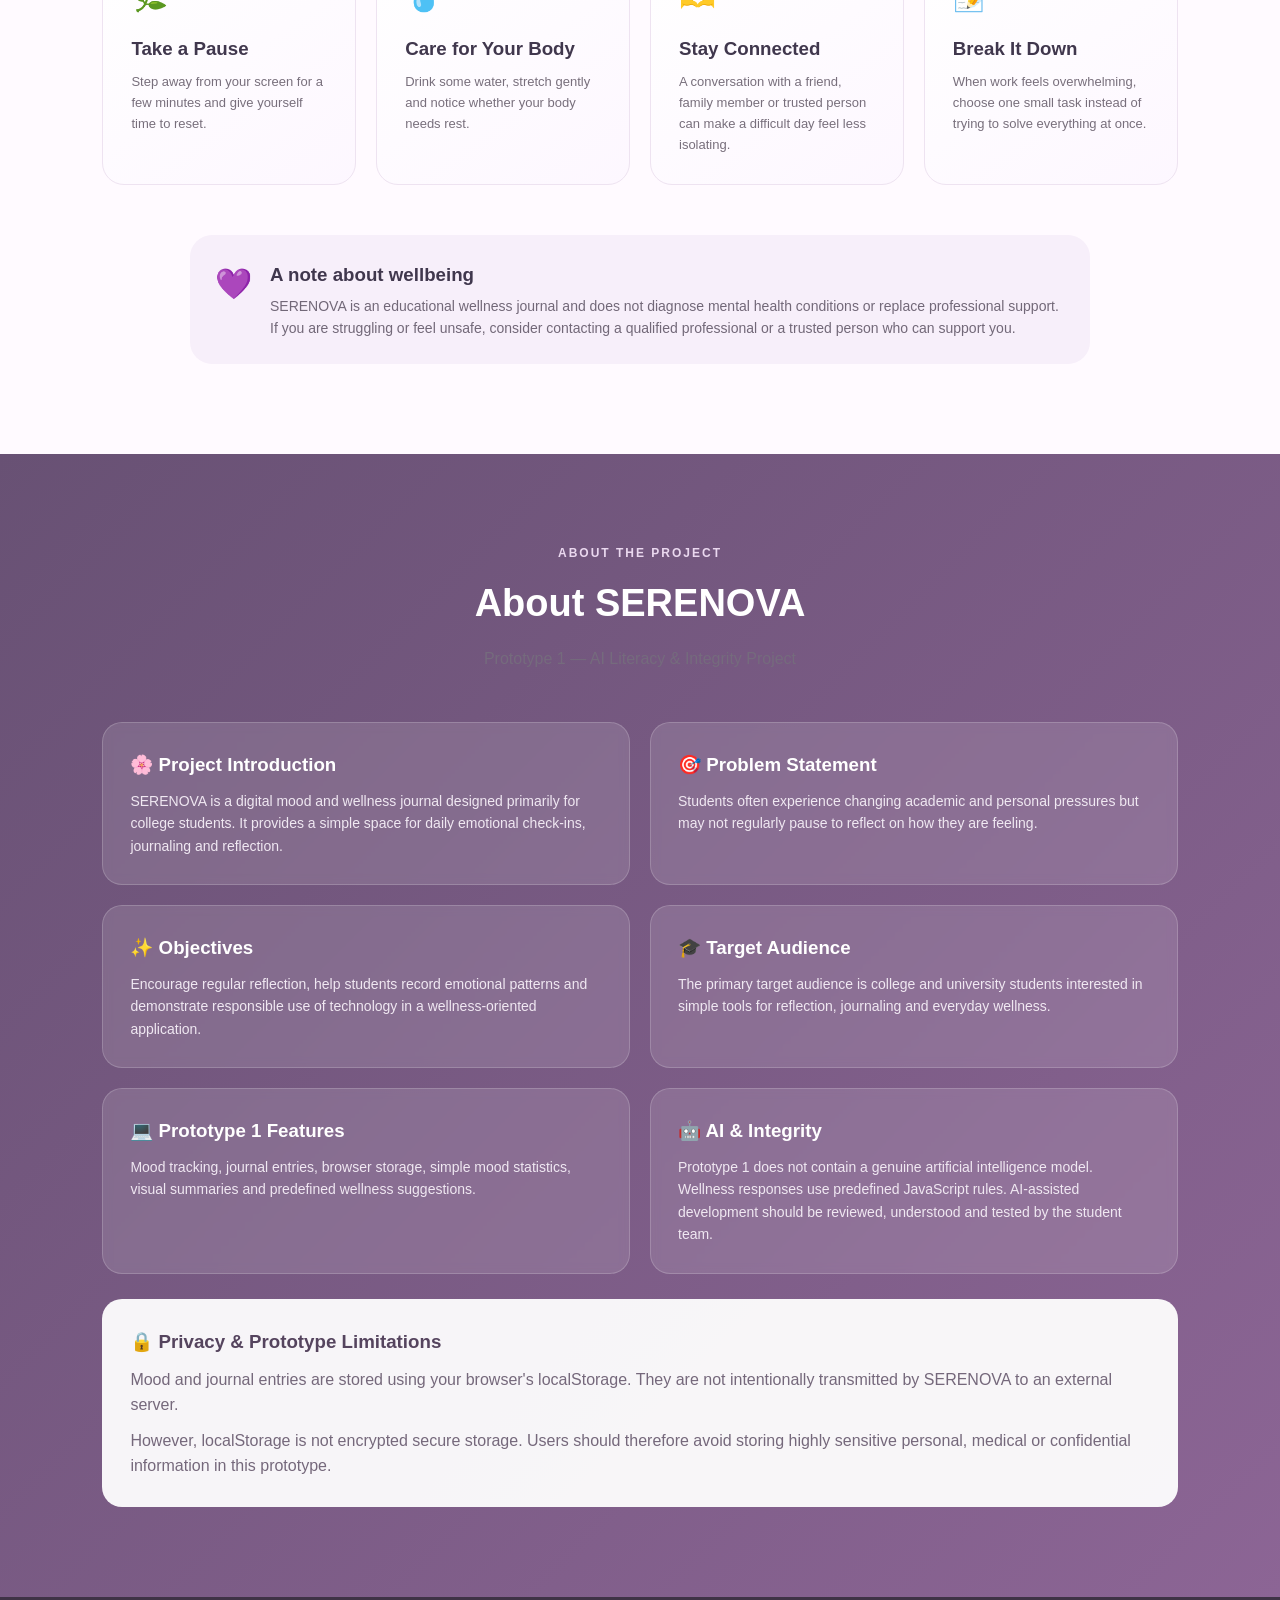
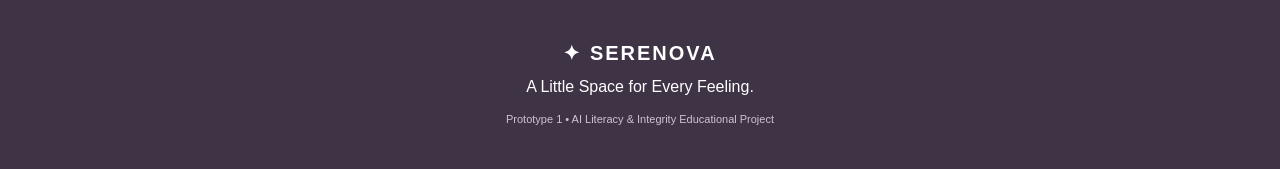
==== commit b265044b: "Update 1.html" ====
--- a/1.html
+++ b/1.html
@@ -202,15 +202,13 @@
 
     <!-- ================= JOURNAL ================= -->
 
-    <section id="journal" class="page-section">
-
-        <div class="section-heading">
-            <p class="small-heading">YOUR JOURNAL</p>
-            <h2>What's on your mind?</h2>
-            <p>
-                Write without pressure. This space belongs to you.
-            </p>
-        </div>
+   <div class="section-heading journal-heading">
+    <p class="small-heading">YOUR JOURNAL</p>
+    <h2>A Little Space for Your Thoughts ✨</h2>
+    <p>
+        Write without pressure. This space belongs to you.
+    </p>
+</div>
 
         <div class="journal-box">
 
@@ -582,4 +580,4 @@
 
 </body>
 
-</html>+</html>
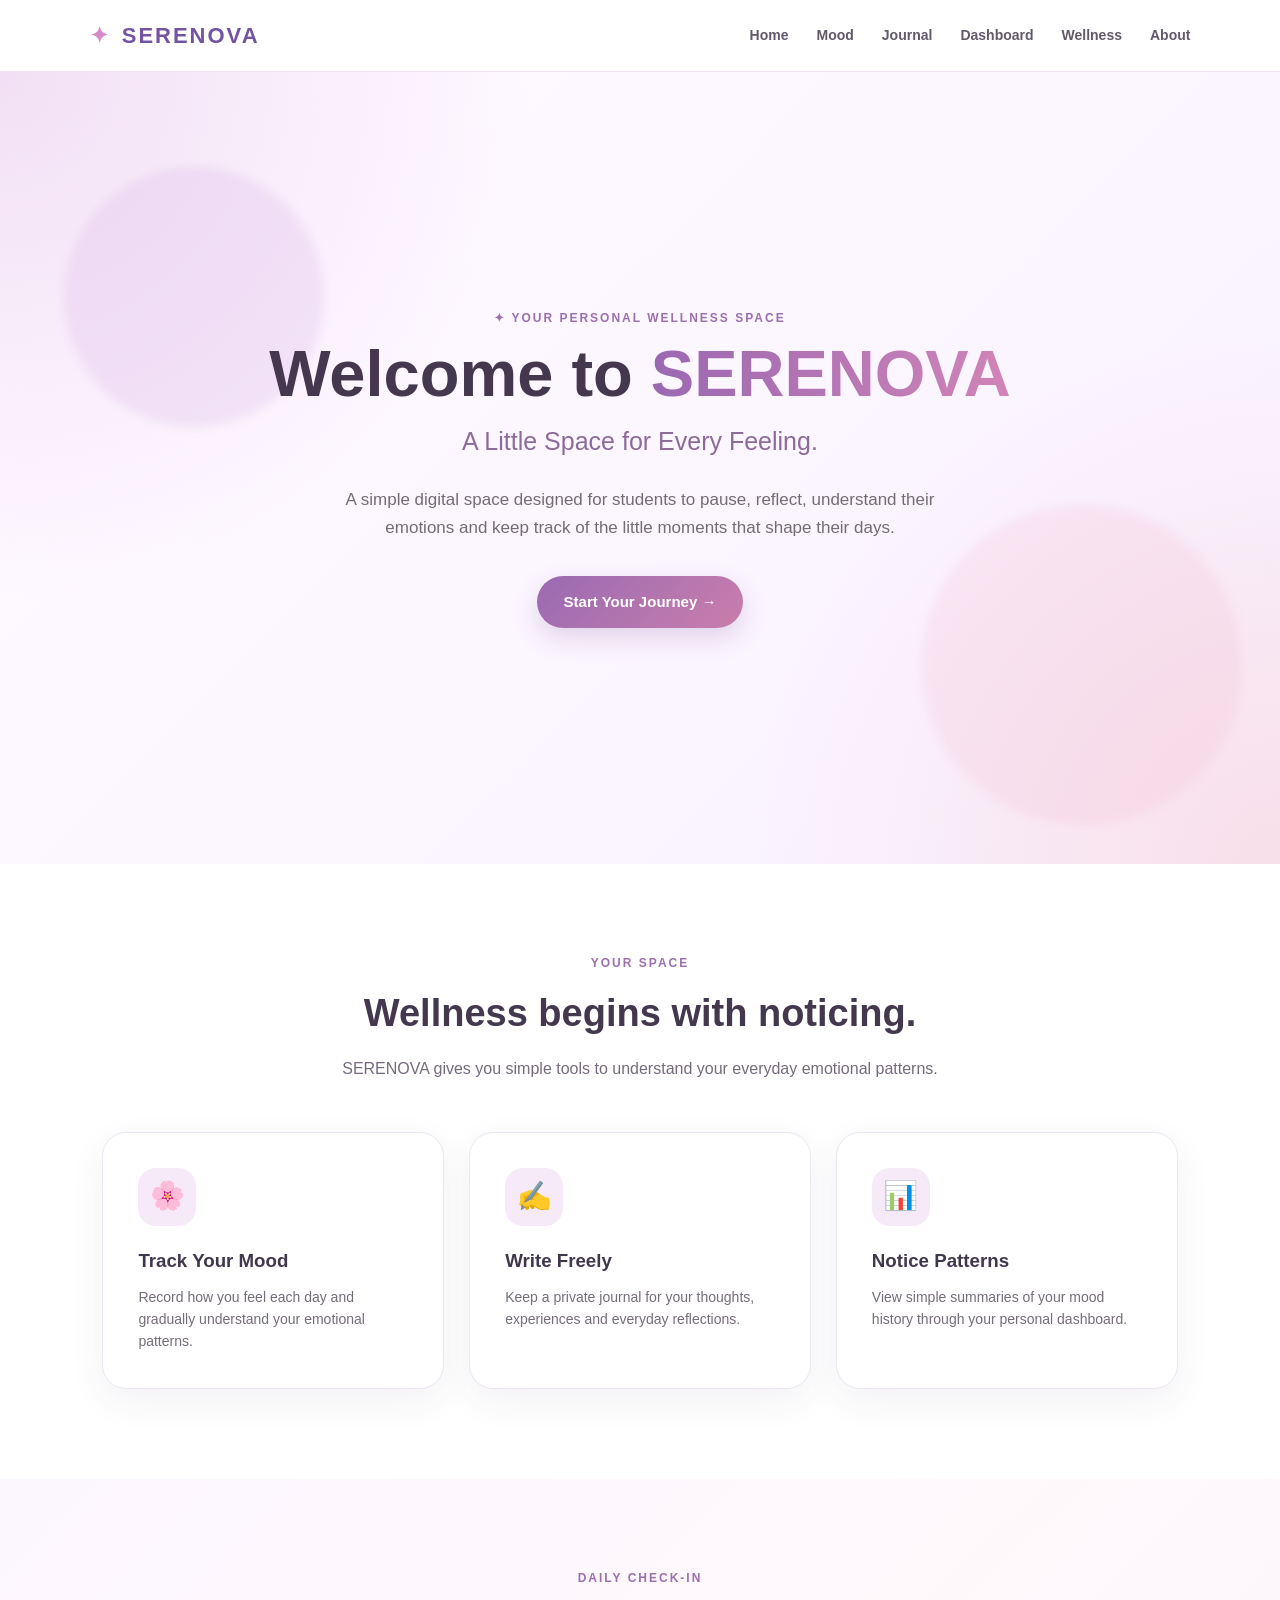
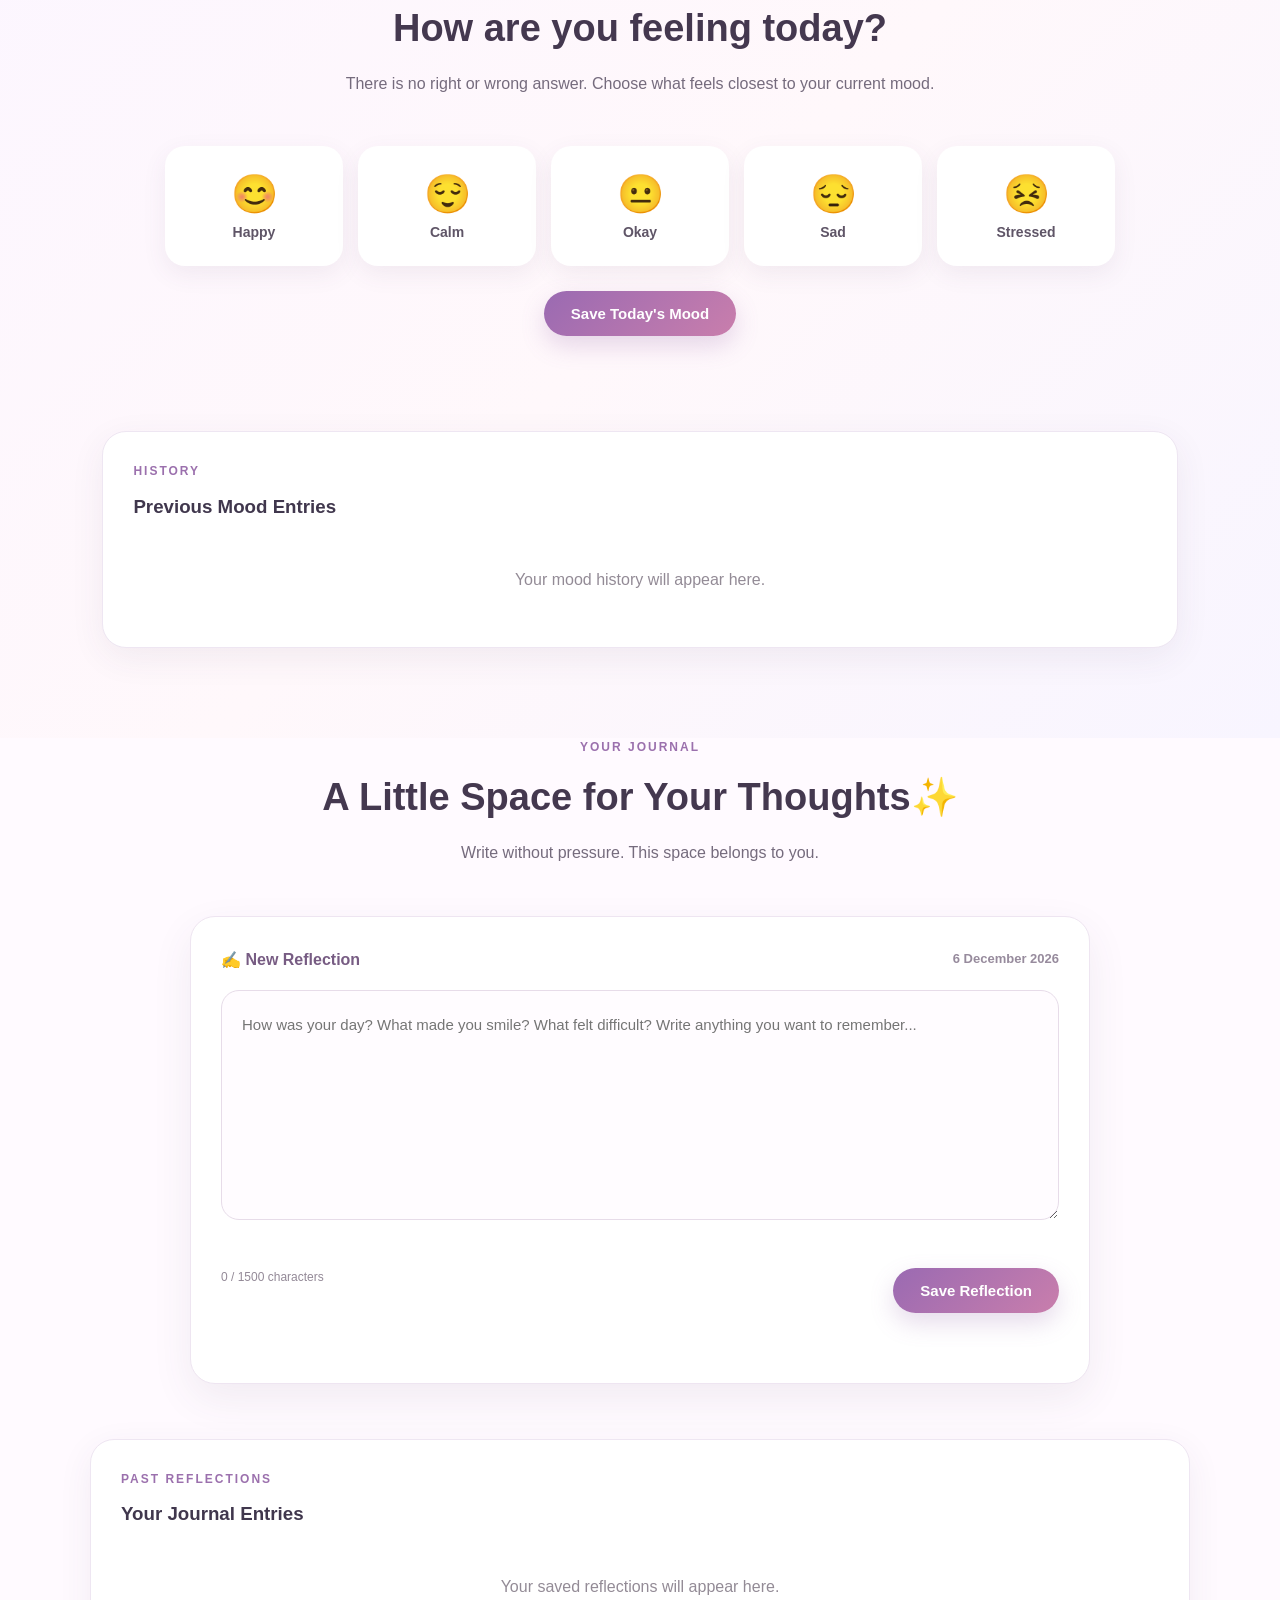
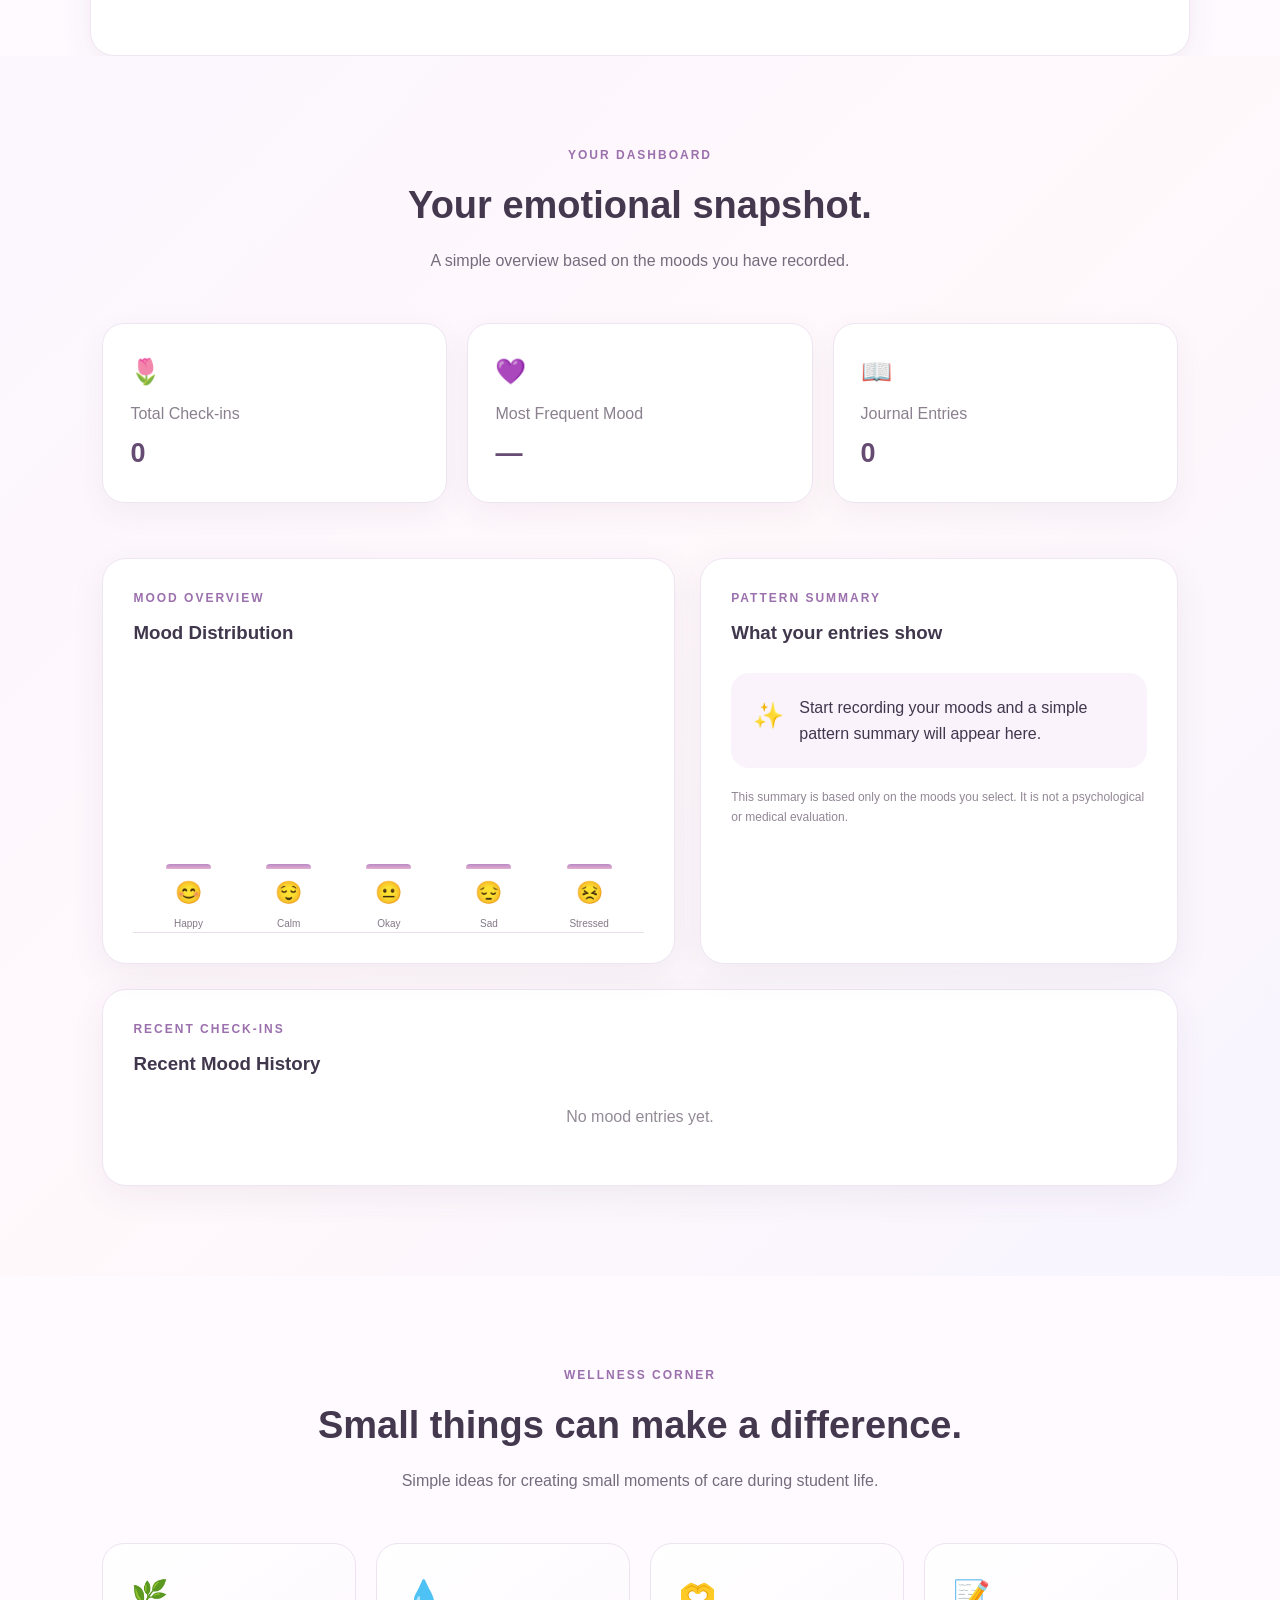
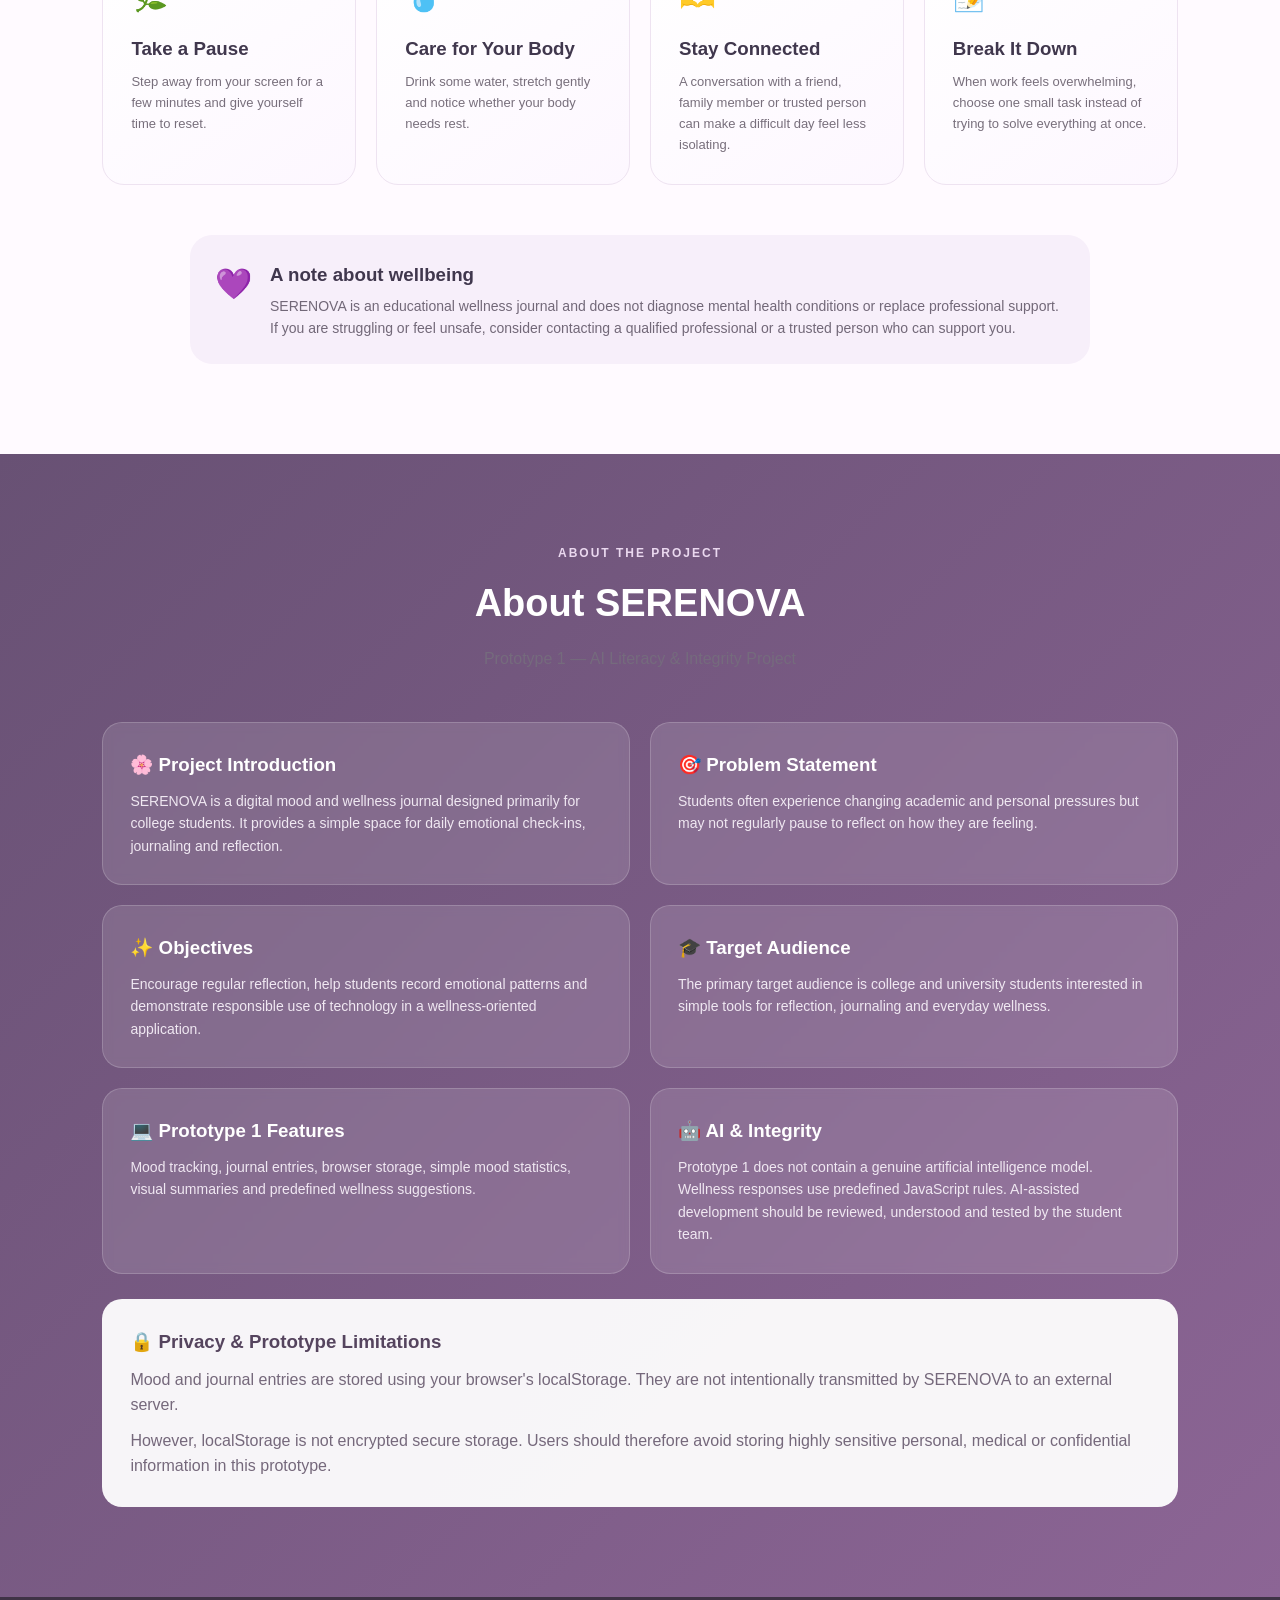
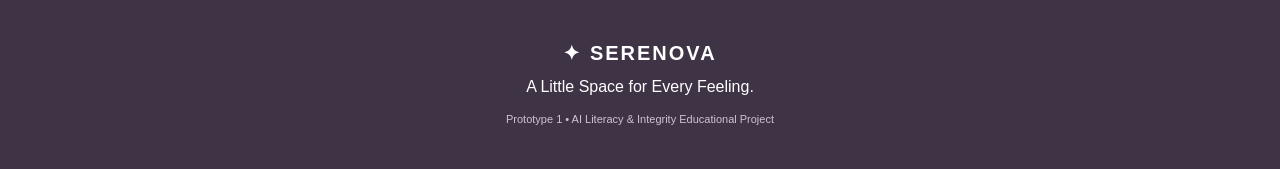
==== commit 7905cc77: "Update 1.html" ====
--- a/1.html
+++ b/1.html
@@ -204,7 +204,7 @@
 
    <div class="section-heading journal-heading">
     <p class="small-heading">YOUR JOURNAL</p>
-    <h2>A Little Space for Your Thoughts ✨</h2>
+    <h2>A Little Space for Your Thoughts✨</h2>
     <p>
         Write without pressure. This space belongs to you.
     </p>
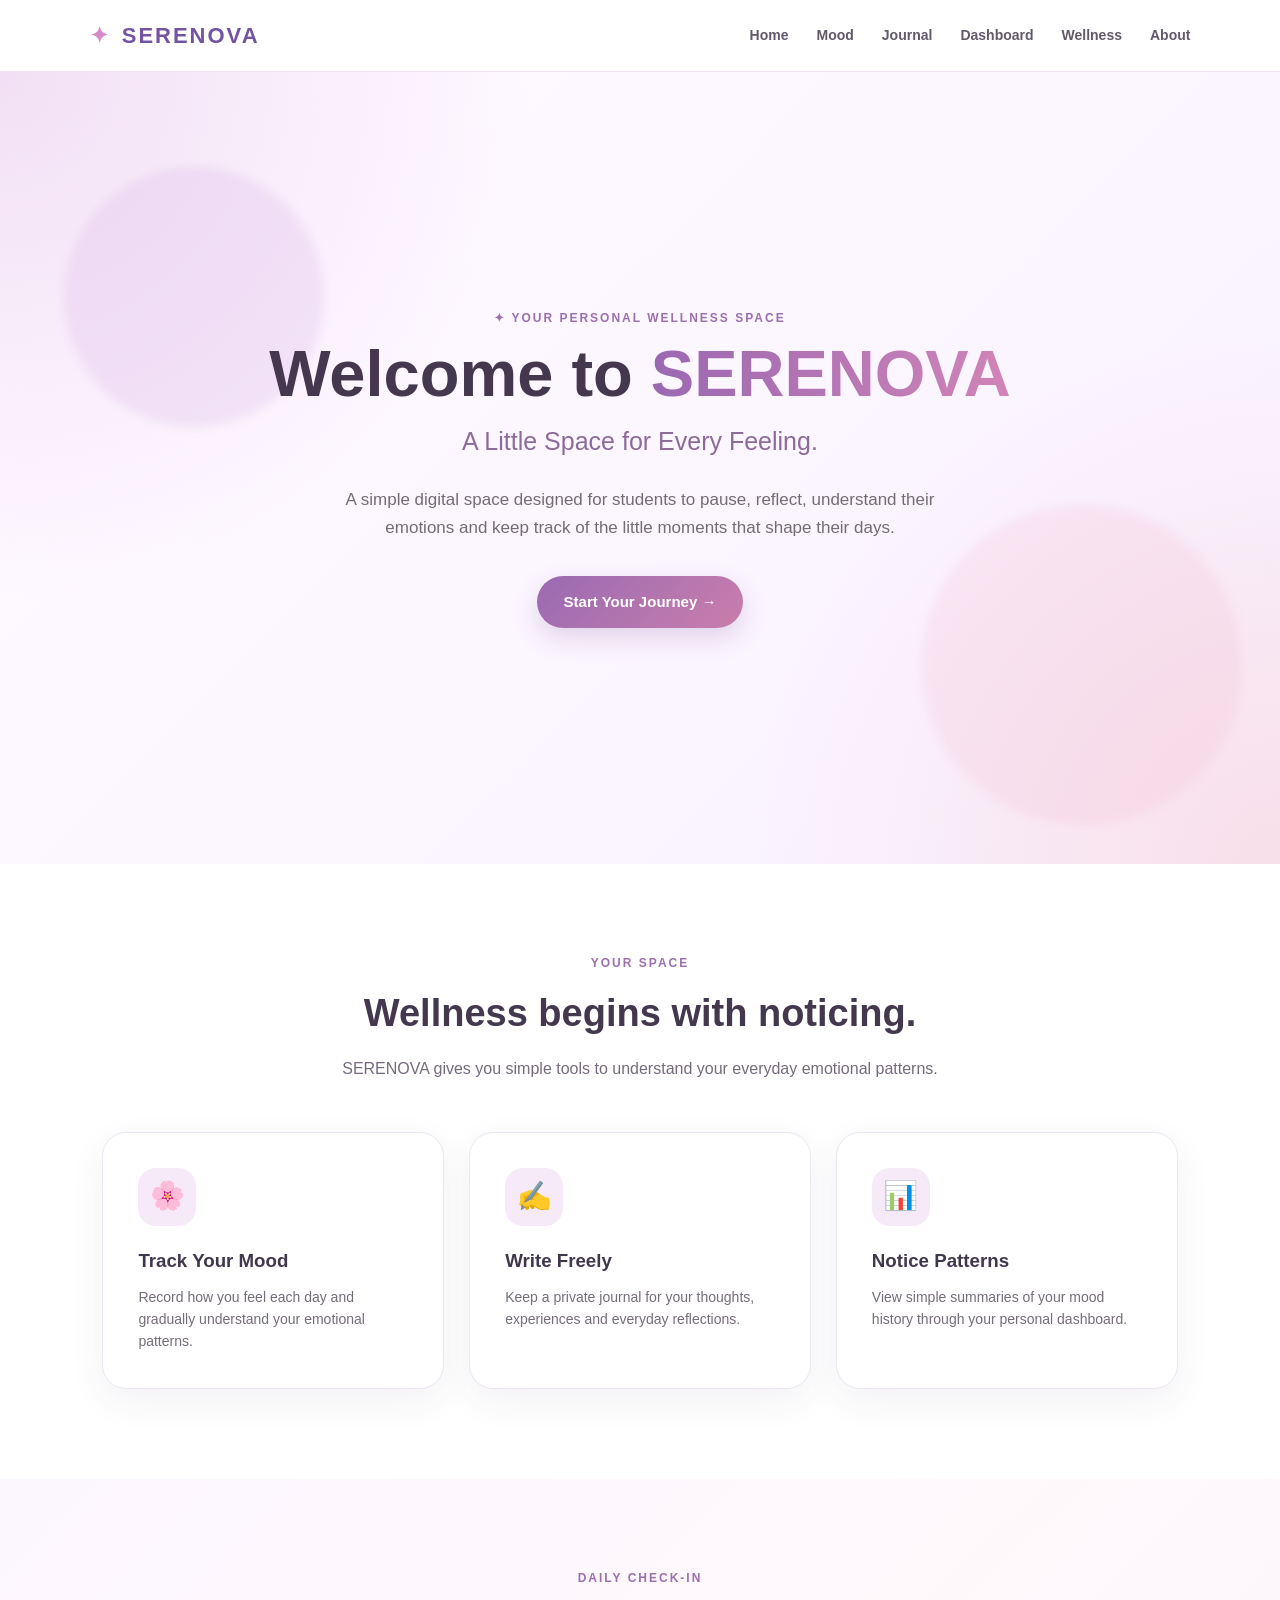
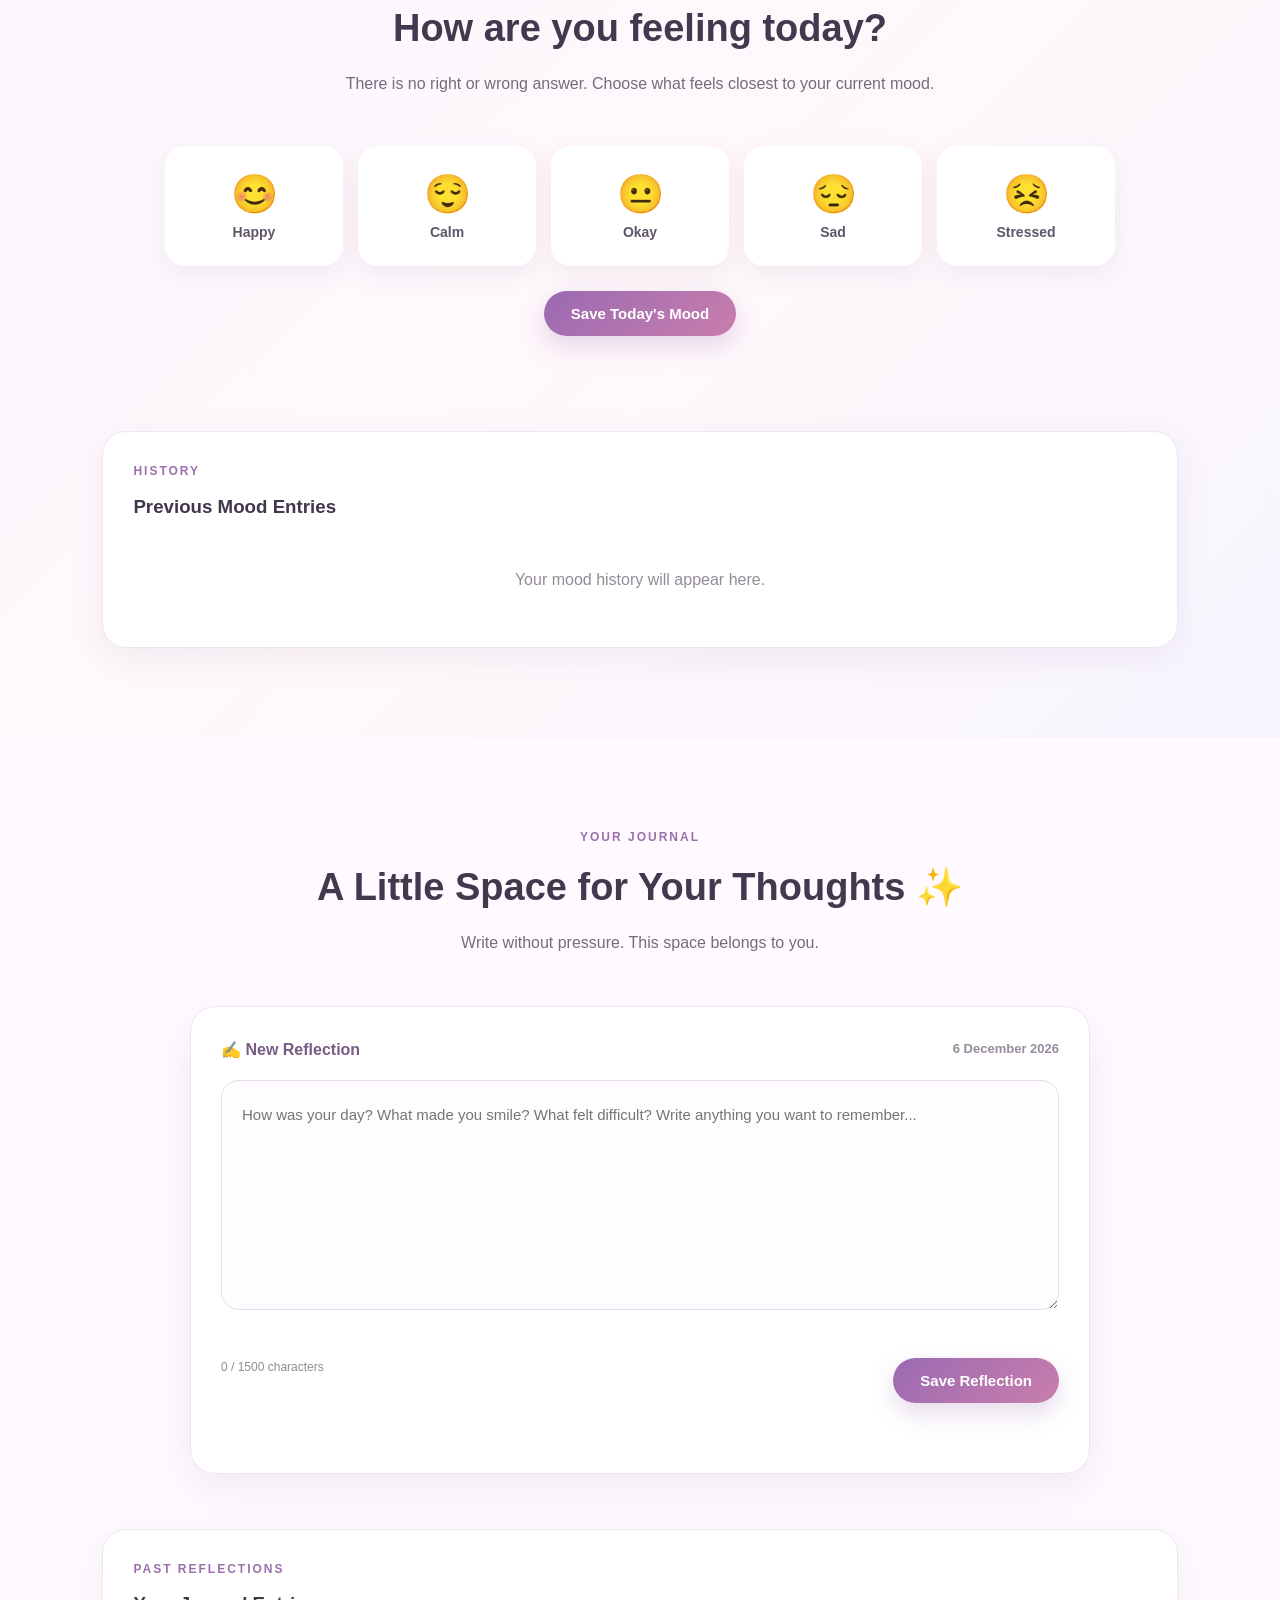
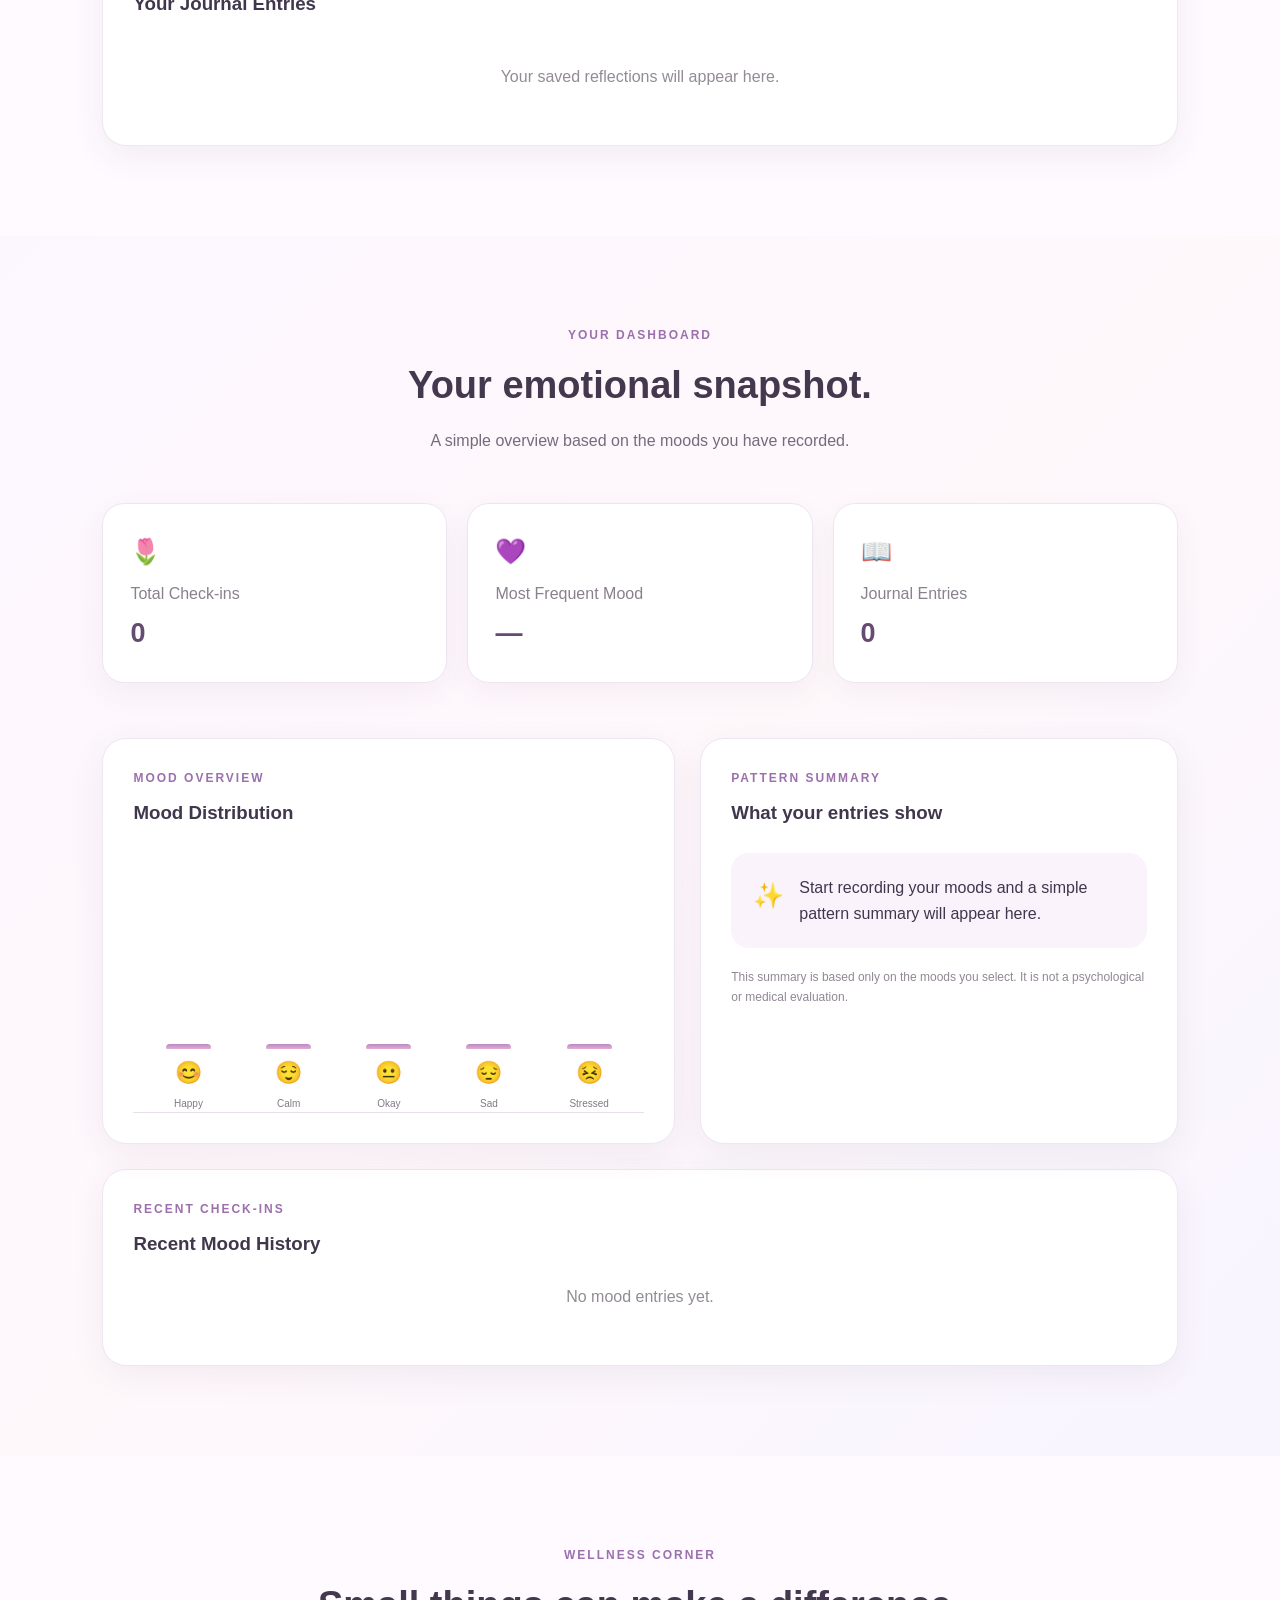
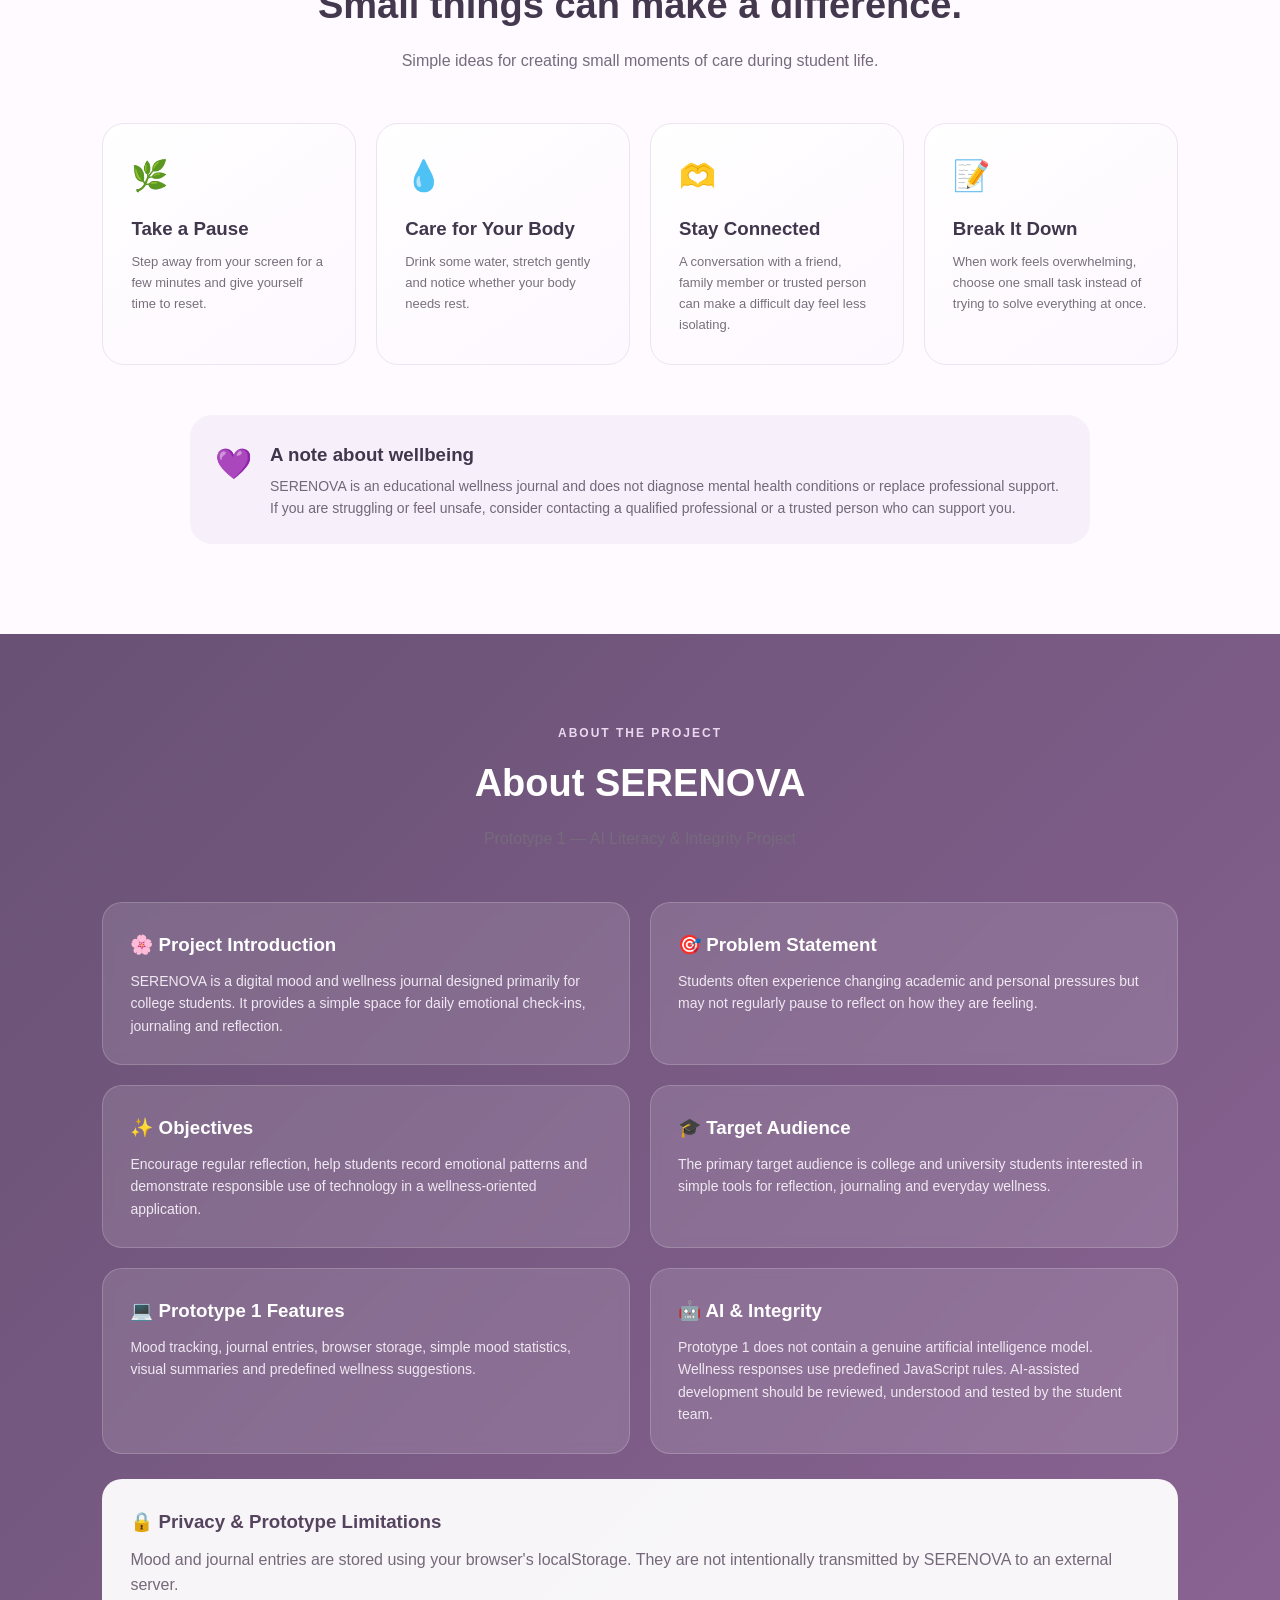
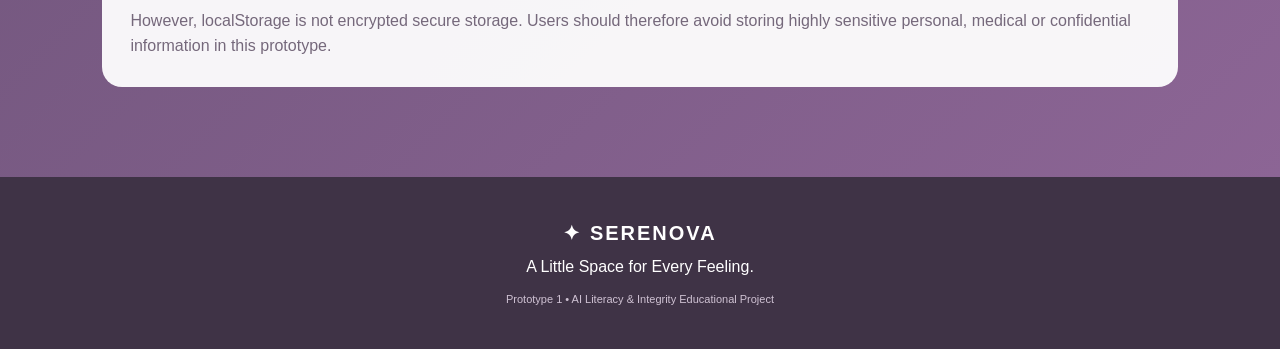
==== commit 909ac72b: "Update 1.html" ====
--- a/1.html
+++ b/1.html
@@ -202,13 +202,19 @@
 
     <!-- ================= JOURNAL ================= -->
 
-   <div class="section-heading journal-heading">
-    <p class="small-heading">YOUR JOURNAL</p>
-    <h2>A Little Space for Your Thoughts✨</h2>
-    <p>
-        Write without pressure. This space belongs to you.
-    </p>
-</div>
+  <!-- ================= JOURNAL ================= -->
+
+<section id="journal" class="page-section">
+
+    <div class="section-heading journal-heading">
+        <p class="small-heading">YOUR JOURNAL</p>
+
+        <h2>A Little Space for Your Thoughts ✨</h2>
+
+        <p>
+            Write without pressure. This space belongs to you.
+        </p>
+    </div>
 
         <div class="journal-box">
 
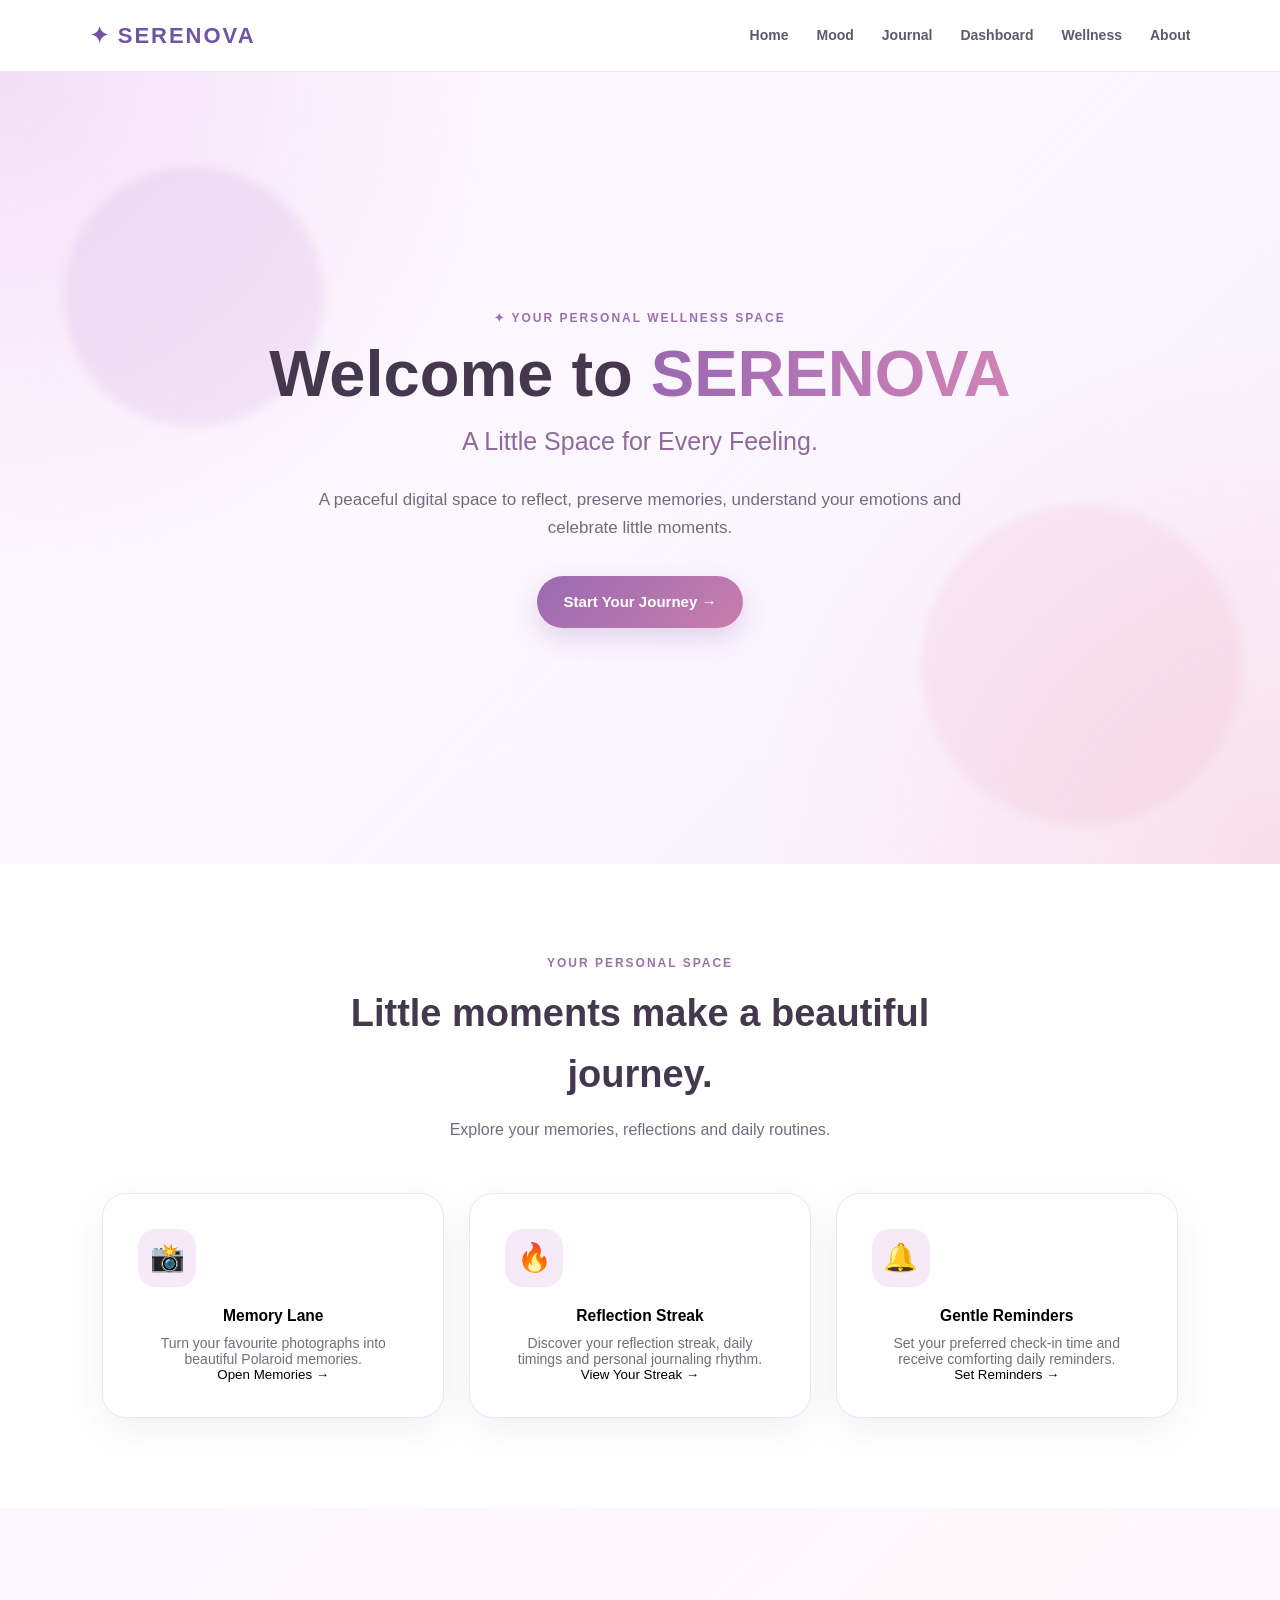
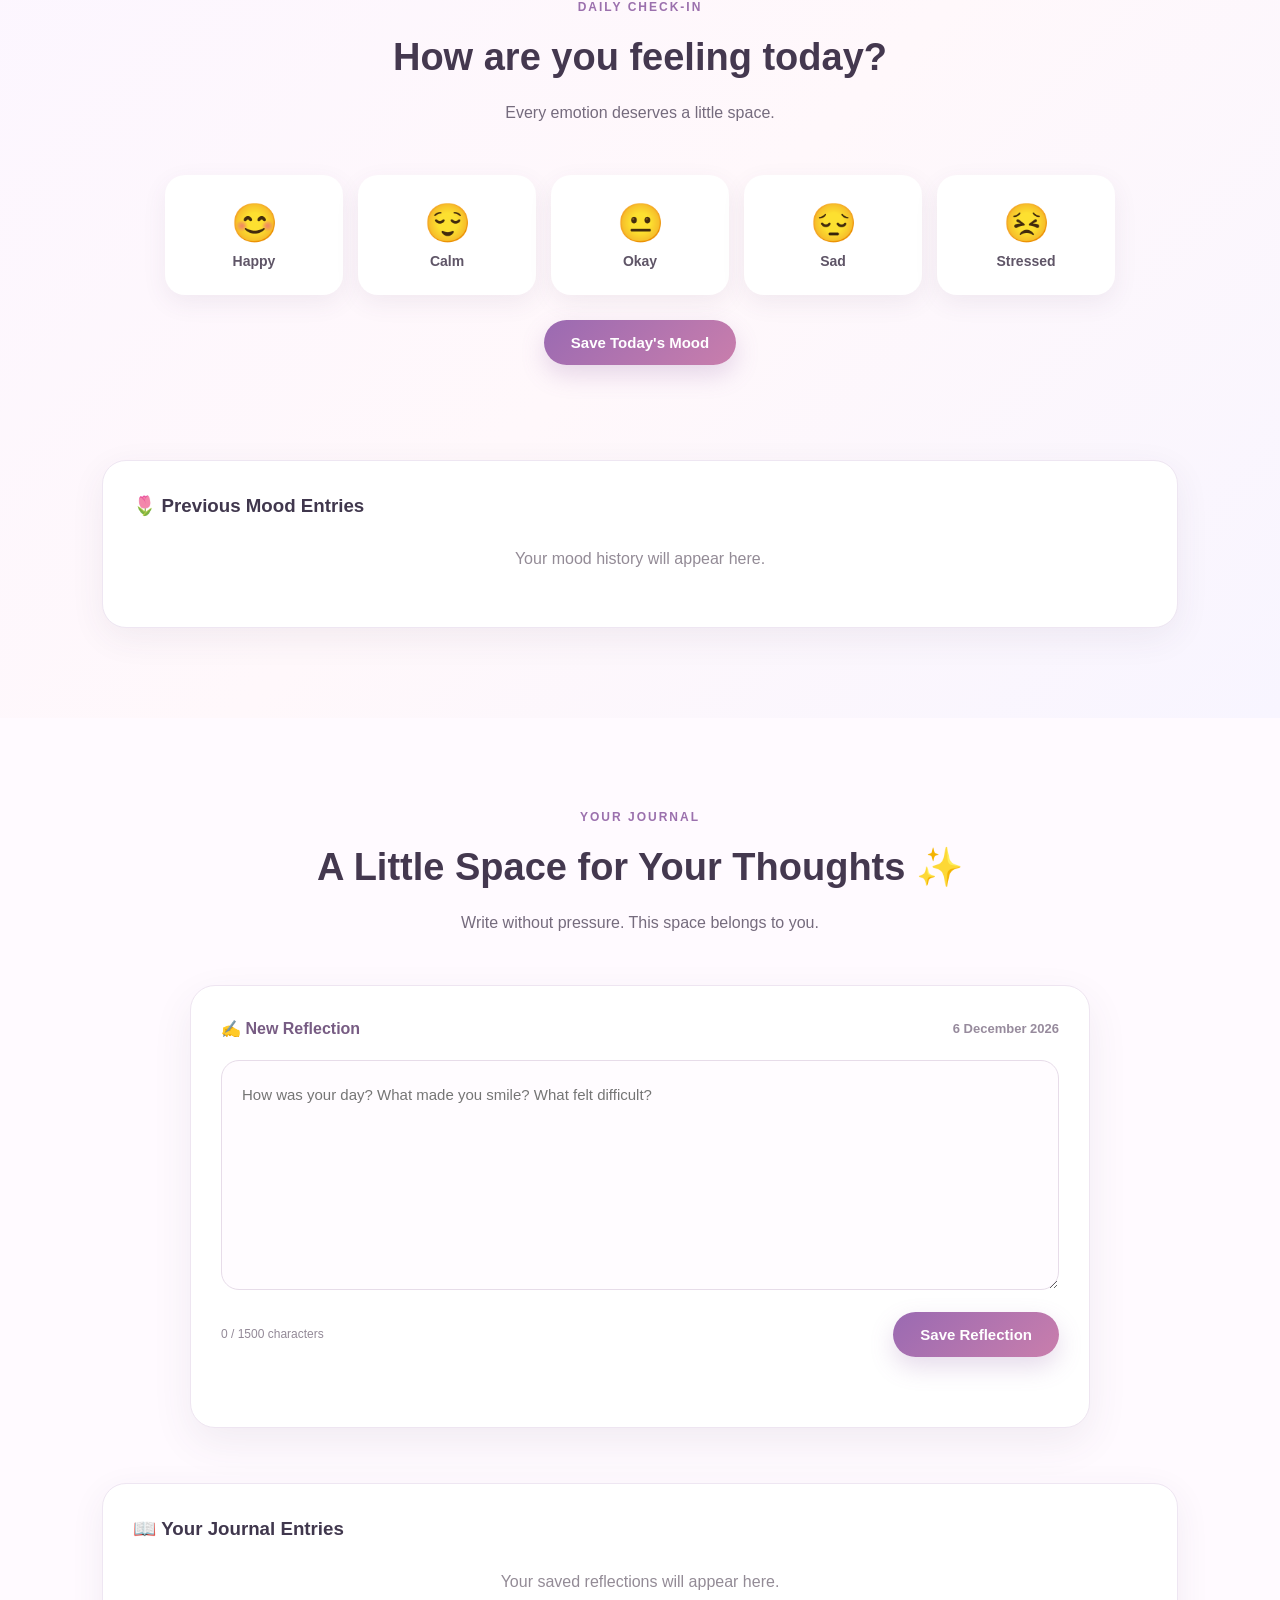
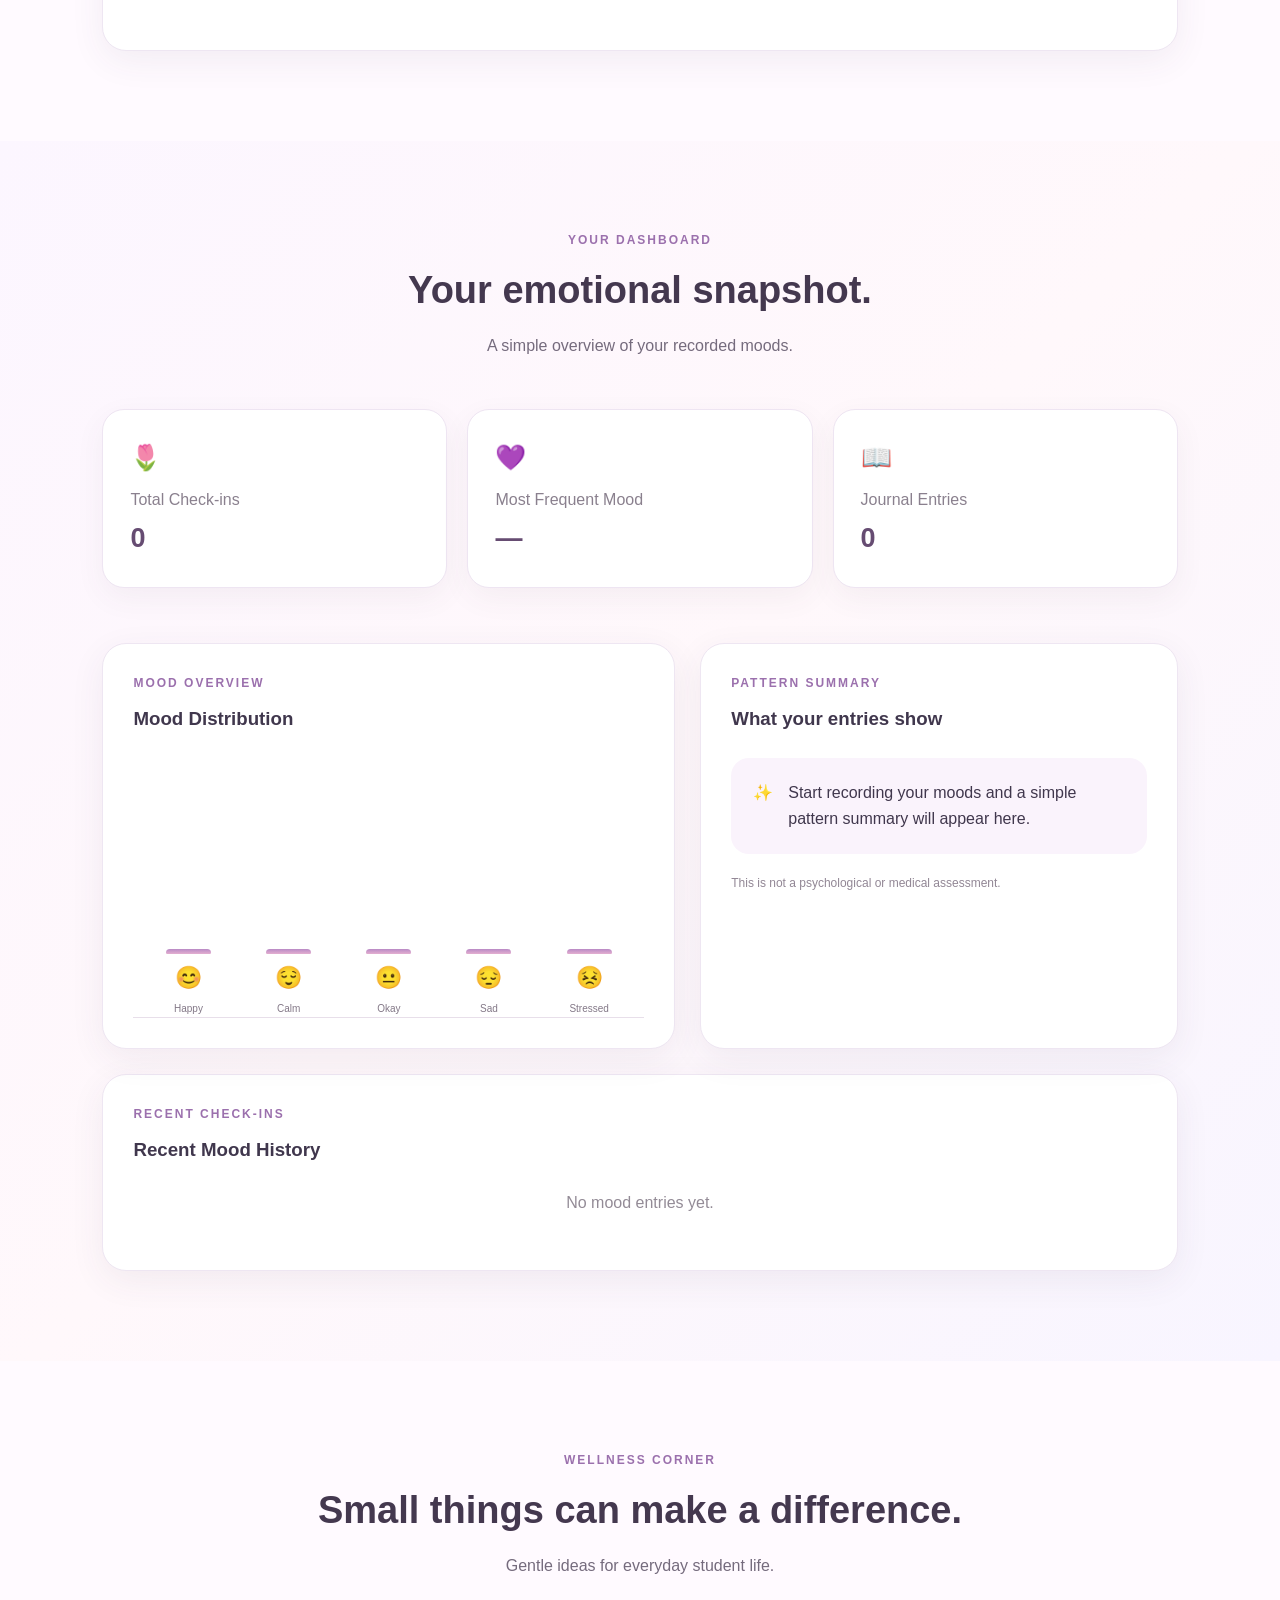
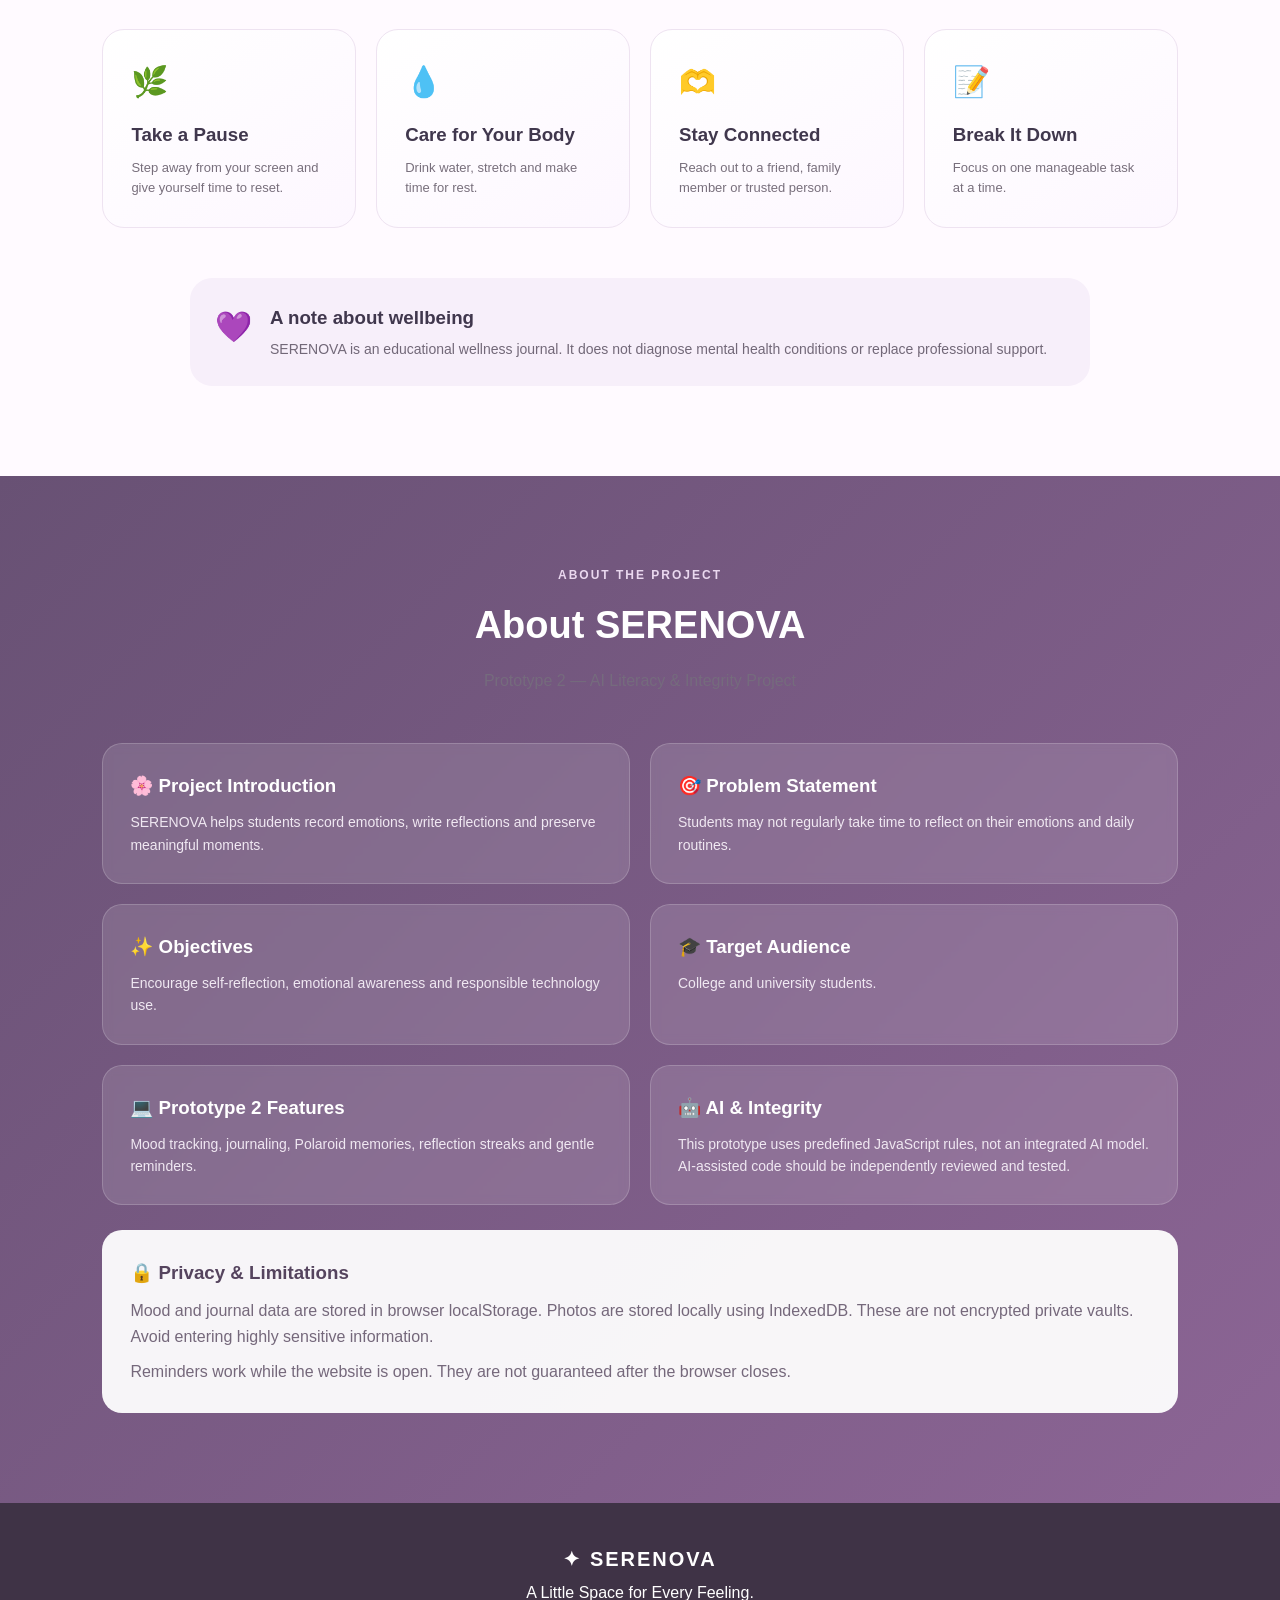
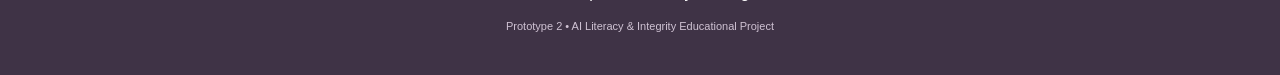
==== commit bdcc961d: "1.html" ====
--- a/1.html
+++ b/1.html
@@ -1,589 +1,482 @@
+
 <!DOCTYPE html>
 <html lang="en">
-
 <head>
     <meta charset="UTF-8">
     <meta name="viewport" content="width=device-width, initial-scale=1.0">
-
     <title>SERENOVA | Mood & Wellness Journal</title>
-
     <link rel="stylesheet" href="2.css">
 </head>
-
 <body>
 
-    <!-- ================= NAVIGATION ================= -->
-
-    <nav class="navbar">
-        <div class="logo">
-            <span class="logo-icon">✦</span>
-            SERENOVA
-        </div>
-
-        <div class="nav-links">
-            <a href="#home">Home</a>
-            <a href="#mood">Mood</a>
-            <a href="#journal">Journal</a>
-            <a href="#dashboard">Dashboard</a>
-            <a href="#wellness">Wellness</a>
-            <a href="#about">About</a>
-        </div>
-    </nav>
-
-
-    <!-- ================= HOME ================= -->
-
-    <section id="home" class="hero">
-
-        <div class="hero-decoration decoration-one"></div>
-        <div class="hero-decoration decoration-two"></div>
-
-        <div class="hero-content">
-
-            <p class="small-heading">✦ YOUR PERSONAL WELLNESS SPACE</p>
-
-            <h1>
-                Welcome to
-                <span>SERENOVA</span>
-            </h1>
-
-            <h2>A Little Space for Every Feeling.</h2>
-
-            <p class="hero-text">
-                A simple digital space designed for students to pause,
-                reflect, understand their emotions and keep track of the
-                little moments that shape their days.
-            </p>
-
-            <a href="#mood" class="primary-button">
-                Start Your Journey →
-            </a>
-
-        </div>
-
-    </section>
-
-
-    <!-- ================= INTRO CARDS ================= -->
-
-    <section class="intro-section">
-
-        <div class="section-heading">
-            <p class="small-heading">YOUR SPACE</p>
-            <h2>Wellness begins with noticing.</h2>
-            <p>
-                SERENOVA gives you simple tools to understand your everyday
-                emotional patterns.
-            </p>
-        </div>
-
-        <div class="feature-grid">
-
-            <div class="feature-card">
-                <div class="feature-icon">🌸</div>
-                <h3>Track Your Mood</h3>
-                <p>
-                    Record how you feel each day and gradually understand
-                    your emotional patterns.
-                </p>
-            </div>
-
-            <div class="feature-card">
-                <div class="feature-icon">✍️</div>
-                <h3>Write Freely</h3>
-                <p>
-                    Keep a private journal for your thoughts, experiences
-                    and everyday reflections.
-                </p>
-            </div>
-
-            <div class="feature-card">
-                <div class="feature-icon">📊</div>
-                <h3>Notice Patterns</h3>
-                <p>
-                    View simple summaries of your mood history through your
-                    personal dashboard.
-                </p>
-            </div>
-
-        </div>
-
-    </section>
-
-
-    <!-- ================= MOOD TRACKER ================= -->
-
-    <section id="mood" class="page-section soft-section">
-
-        <div class="section-heading">
-            <p class="small-heading">DAILY CHECK-IN</p>
-            <h2>How are you feeling today?</h2>
-            <p>
-                There is no right or wrong answer. Choose what feels
-                closest to your current mood.
-            </p>
-        </div>
-
-        <div class="mood-container">
-
-            <div class="mood-options">
-
-                <button class="mood-button" data-mood="Happy" data-emoji="😊">
-                    <span>😊</span>
-                    Happy
-                </button>
-
-                <button class="mood-button" data-mood="Calm" data-emoji="😌">
-                    <span>😌</span>
-                    Calm
-                </button>
-
-                <button class="mood-button" data-mood="Okay" data-emoji="😐">
-                    <span>😐</span>
-                    Okay
-                </button>
-
-                <button class="mood-button" data-mood="Sad" data-emoji="😔">
-                    <span>😔</span>
-                    Sad
-                </button>
-
-                <button class="mood-button" data-mood="Stressed" data-emoji="😣">
-                    <span>😣</span>
-                    Stressed
-                </button>
-
-            </div>
-
-            <button id="saveMoodButton" class="primary-button normal-button">
-                Save Today's Mood
-            </button>
-
-            <p id="moodMessage" class="status-message"></p>
-
-            <div id="moodSuggestion" class="suggestion-box hidden">
-                <div class="suggestion-title">
-                    <span>💜</span>
-                    <h3>A gentle suggestion</h3>
-                </div>
-
-                <p id="suggestionText"></p>
-
-                <small>
-                    This suggestion is generated using predefined rules,
-                    not artificial intelligence or medical assessment.
-                </small>
-            </div>
-
-        </div>
-
-
-        <!-- Previous Mood Entries -->
-
-        <div class="history-card">
-
-            <div class="card-heading">
-                <div>
-                    <p class="small-heading">HISTORY</p>
-                    <h3>Previous Mood Entries</h3>
-                </div>
-            </div>
-
-            <div id="moodHistory">
-                <p class="empty-message">
-                    Your mood history will appear here.
-                </p>
-            </div>
-
-        </div>
-
-    </section>
-
-
-    <!-- ================= JOURNAL ================= -->
-
-  <!-- ================= JOURNAL ================= -->
-
+<!-- NAVIGATION -->
+<nav class="navbar">
+    <div class="logo">✦ SERENOVA</div>
+    <div class="nav-links">
+        <a href="#home">Home</a>
+        <a href="#mood">Mood</a>
+        <a href="#journal">Journal</a>
+        <a href="#dashboard">Dashboard</a>
+        <a href="#wellness">Wellness</a>
+        <a href="#about">About</a>
+    </div>
+</nav>
+
+<!-- HOMEPAGE -->
+<section id="home" class="hero">
+    <div class="hero-decoration decoration-one"></div>
+    <div class="hero-decoration decoration-two"></div>
+    <div class="hero-content">
+        <p class="small-heading">✦ YOUR PERSONAL WELLNESS SPACE</p>
+        <h1>Welcome to <span>SERENOVA</span></h1>
+        <h2>A Little Space for Every Feeling.</h2>
+        <p class="hero-text">
+            A peaceful digital space to reflect, preserve memories,
+            understand your emotions and celebrate little moments.
+        </p>
+        <a href="#mood" class="primary-button">Start Your Journey →</a>
+    </div>
+</section>
+
+<!-- INTERACTIVE HOMEPAGE CARDS -->
+<section class="intro-section">
+    <div class="section-heading">
+        <p class="small-heading">YOUR PERSONAL SPACE</p>
+        <h2>Little moments make a beautiful journey.</h2>
+        <p>Explore your memories, reflections and daily routines.</p>
+    </div>
+
+    <div class="feature-grid">
+        <button class="feature-card" data-open="memoryPopup">
+            <div class="feature-icon">📸</div>
+            <h3>Memory Lane</h3>
+            <p>
+                Turn your favourite photographs into beautiful
+                Polaroid memories.
+            </p>
+            <span class="card-link">Open Memories →</span>
+        </button>
+
+        <button class="feature-card" data-open="streakPopup">
+            <div class="feature-icon">🔥</div>
+            <h3>Reflection Streak</h3>
+            <p>
+                Discover your reflection streak, daily timings
+                and personal journaling rhythm.
+            </p>
+            <span class="card-link">View Your Streak →</span>
+        </button>
+
+        <button class="feature-card" data-open="reminderPopup">
+            <div class="feature-icon">🔔</div>
+            <h3>Gentle Reminders</h3>
+            <p>
+                Set your preferred check-in time and receive
+                comforting daily reminders.
+            </p>
+            <span class="card-link">Set Reminders →</span>
+        </button>
+    </div>
+</section>
+
+<!-- MOOD TRACKER -->
+<section id="mood" class="page-section soft-section">
+    <div class="section-heading">
+        <p class="small-heading">DAILY CHECK-IN</p>
+        <h2>How are you feeling today?</h2>
+        <p>Every emotion deserves a little space.</p>
+    </div>
+
+    <div class="mood-container">
+        <div class="mood-options">
+            <button class="mood-button" data-mood="Happy" data-emoji="😊">
+                <span>😊</span>Happy
+            </button>
+            <button class="mood-button" data-mood="Calm" data-emoji="😌">
+                <span>😌</span>Calm
+            </button>
+            <button class="mood-button" data-mood="Okay" data-emoji="😐">
+                <span>😐</span>Okay
+            </button>
+            <button class="mood-button" data-mood="Sad" data-emoji="😔">
+                <span>😔</span>Sad
+            </button>
+            <button class="mood-button" data-mood="Stressed" data-emoji="😣">
+                <span>😣</span>Stressed
+            </button>
+        </div>
+
+        <button id="saveMoodButton" class="primary-button normal-button">
+            Save Today's Mood
+        </button>
+        <p id="moodMessage" class="status-message" role="status"></p>
+
+        <div id="moodSuggestion" class="suggestion-box hidden">
+            <h3>💜 A gentle suggestion</h3>
+            <p id="suggestionText"></p>
+            <small>
+                Suggestions are rule-based and are not medical advice.
+            </small>
+        </div>
+    </div>
+
+    <div class="history-card">
+        <h3>🌷 Previous Mood Entries</h3>
+        <div id="moodHistory"></div>
+    </div>
+</section>
+
+<!-- JOURNAL -->
 <section id="journal" class="page-section">
-
     <div class="section-heading journal-heading">
         <p class="small-heading">YOUR JOURNAL</p>
-
         <h2>A Little Space for Your Thoughts ✨</h2>
-
+        <p>Write without pressure. This space belongs to you.</p>
+    </div>
+
+    <div class="journal-box">
+        <div class="journal-top">
+            <span>✍️ New Reflection</span>
+            <span id="currentDate"></span>
+        </div>
+
+        <textarea id="journalInput" maxlength="1500"
+            placeholder="How was your day? What made you smile? What felt difficult?"></textarea>
+
+        <div class="journal-bottom">
+            <span id="characterCount">0 / 1500 characters</span>
+            <button id="saveJournalButton" class="primary-button">
+                Save Reflection
+            </button>
+        </div>
+        <p id="journalMessage" class="status-message" role="status"></p>
+    </div>
+
+    <div class="journal-history">
+        <h3>📖 Your Journal Entries</h3>
+        <div id="journalEntries"></div>
+    </div>
+</section>
+
+<!-- DASHBOARD -->
+<section id="dashboard" class="page-section soft-section">
+    <div class="section-heading">
+        <p class="small-heading">YOUR DASHBOARD</p>
+        <h2>Your emotional snapshot.</h2>
+        <p>A simple overview of your recorded moods.</p>
+    </div>
+
+    <div class="stats-grid">
+        <div class="stat-card">
+            <span class="stat-icon">🌷</span>
+            <p>Total Check-ins</p>
+            <h3 id="totalMoodEntries">0</h3>
+        </div>
+        <div class="stat-card">
+            <span class="stat-icon">💜</span>
+            <p>Most Frequent Mood</p>
+            <h3 id="frequentMood">—</h3>
+        </div>
+        <div class="stat-card">
+            <span class="stat-icon">📖</span>
+            <p>Journal Entries</p>
+            <h3 id="totalJournalEntries">0</h3>
+        </div>
+    </div>
+
+    <div class="dashboard-grid">
+        <div class="dashboard-card">
+            <p class="small-heading">MOOD OVERVIEW</p>
+            <h3>Mood Distribution</h3>
+            <div id="moodChart" class="chart">
+                <div class="chart-column">
+                    <div id="happyBar" class="chart-bar"></div>
+                    <span>😊</span><small>Happy</small>
+                </div>
+                <div class="chart-column">
+                    <div id="calmBar" class="chart-bar"></div>
+                    <span>😌</span><small>Calm</small>
+                </div>
+                <div class="chart-column">
+                    <div id="okayBar" class="chart-bar"></div>
+                    <span>😐</span><small>Okay</small>
+                </div>
+                <div class="chart-column">
+                    <div id="sadBar" class="chart-bar"></div>
+                    <span>😔</span><small>Sad</small>
+                </div>
+                <div class="chart-column">
+                    <div id="stressedBar" class="chart-bar"></div>
+                    <span>😣</span><small>Stressed</small>
+                </div>
+            </div>
+        </div>
+
+        <div class="dashboard-card">
+            <p class="small-heading">PATTERN SUMMARY</p>
+            <h3>What your entries show</h3>
+            <div class="pattern-box">
+                <span>✨</span>
+                <p id="patternSummary">
+                    Start recording moods to see your summary.
+                </p>
+            </div>
+            <p class="dashboard-note">
+                This is not a psychological or medical assessment.
+            </p>
+        </div>
+    </div>
+
+    <div class="dashboard-card recent-card">
+        <p class="small-heading">RECENT CHECK-INS</p>
+        <h3>Recent Mood History</h3>
+        <div id="recentMoodHistory"></div>
+    </div>
+</section>
+
+<!-- WELLNESS -->
+<section id="wellness" class="page-section">
+    <div class="section-heading">
+        <p class="small-heading">WELLNESS CORNER</p>
+        <h2>Small things can make a difference.</h2>
+        <p>Gentle ideas for everyday student life.</p>
+    </div>
+
+    <div class="wellness-grid">
+        <div class="wellness-card">
+            <span>🌿</span>
+            <h3>Take a Pause</h3>
+            <p>Step away from your screen and give yourself time to reset.</p>
+        </div>
+        <div class="wellness-card">
+            <span>💧</span>
+            <h3>Care for Your Body</h3>
+            <p>Drink water, stretch and make time for rest.</p>
+        </div>
+        <div class="wellness-card">
+            <span>🫶</span>
+            <h3>Stay Connected</h3>
+            <p>Reach out to a friend, family member or trusted person.</p>
+        </div>
+        <div class="wellness-card">
+            <span>📝</span>
+            <h3>Break It Down</h3>
+            <p>Focus on one manageable task at a time.</p>
+        </div>
+    </div>
+
+    <div class="safety-note">
+        <span>💜</span>
+        <div>
+            <h3>A note about wellbeing</h3>
+            <p>
+                SERENOVA is an educational wellness journal.
+                It does not diagnose mental health conditions or
+                replace professional support.
+            </p>
+        </div>
+    </div>
+</section>
+
+<!-- ABOUT -->
+<section id="about" class="page-section about-section">
+    <div class="section-heading light-heading">
+        <p class="small-heading">ABOUT THE PROJECT</p>
+        <h2>About SERENOVA</h2>
+        <p>Prototype 2 — AI Literacy & Integrity Project</p>
+    </div>
+
+    <div class="about-grid">
+        <div class="about-card">
+            <h3>🌸 Project Introduction</h3>
+            <p>
+                SERENOVA helps students record emotions,
+                write reflections and preserve meaningful moments.
+            </p>
+        </div>
+        <div class="about-card">
+            <h3>🎯 Problem Statement</h3>
+            <p>
+                Students may not regularly take time to reflect
+                on their emotions and daily routines.
+            </p>
+        </div>
+        <div class="about-card">
+            <h3>✨ Objectives</h3>
+            <p>
+                Encourage self-reflection, emotional awareness
+                and responsible technology use.
+            </p>
+        </div>
+        <div class="about-card">
+            <h3>🎓 Target Audience</h3>
+            <p>College and university students.</p>
+        </div>
+        <div class="about-card">
+            <h3>💻 Prototype 2 Features</h3>
+            <p>
+                Mood tracking, journaling, Polaroid memories,
+                reflection streaks and gentle reminders.
+            </p>
+        </div>
+        <div class="about-card">
+            <h3>🤖 AI & Integrity</h3>
+            <p>
+                This prototype uses predefined JavaScript rules,
+                not an integrated AI model. AI-assisted code
+                should be independently reviewed and tested.
+            </p>
+        </div>
+    </div>
+
+    <div class="privacy-box">
+        <h3>🔒 Privacy & Limitations</h3>
         <p>
-            Write without pressure. This space belongs to you.
+            Mood and journal data are stored in browser localStorage.
+            Photos are stored locally using IndexedDB.
+            These are not encrypted private vaults.
+            Avoid entering highly sensitive information.
         </p>
-    </div>
-
-        <div class="journal-box">
-
-            <div class="journal-top">
-                <span>✍️ New Reflection</span>
-                <span id="currentDate"></span>
-            </div>
-
-            <textarea
-                id="journalInput"
-                maxlength="1500"
-                placeholder="How was your day? What made you smile? What felt difficult? Write anything you want to remember..."
-            ></textarea>
-
-            <div class="journal-bottom">
-
-                <span id="characterCount">
-                    0 / 1500 characters
-                </span>
-
-                <button id="saveJournalButton" class="primary-button normal-button">
-                    Save Reflection
-                </button>
-
-            </div>
-
-            <p id="journalMessage" class="status-message"></p>
-
-        </div>
-
-
-        <!-- Previous Journal Entries -->
-
-        <div class="journal-history">
-
-            <div class="card-heading">
-                <div>
-                    <p class="small-heading">PAST REFLECTIONS</p>
-                    <h3>Your Journal Entries</h3>
-                </div>
-            </div>
-
-            <div id="journalEntries">
-                <p class="empty-message">
-                    Your saved reflections will appear here.
-                </p>
-            </div>
-
-        </div>
-
-    </section>
-
-
-    <!-- ================= DASHBOARD ================= -->
-
-    <section id="dashboard" class="page-section soft-section">
-
-        <div class="section-heading">
-            <p class="small-heading">YOUR DASHBOARD</p>
-            <h2>Your emotional snapshot.</h2>
-            <p>
-                A simple overview based on the moods you have recorded.
-            </p>
-        </div>
-
-
-        <!-- Dashboard Statistics -->
-
-        <div class="stats-grid">
-
-            <div class="stat-card">
-                <span class="stat-icon">🌷</span>
-                <p>Total Check-ins</p>
-                <h3 id="totalMoodEntries">0</h3>
-            </div>
-
-            <div class="stat-card">
-                <span class="stat-icon">💜</span>
-                <p>Most Frequent Mood</p>
-                <h3 id="frequentMood">—</h3>
-            </div>
-
-            <div class="stat-card">
-                <span class="stat-icon">📖</span>
-                <p>Journal Entries</p>
-                <h3 id="totalJournalEntries">0</h3>
-            </div>
-
-        </div>
-
-
-        <!-- Chart -->
-
-        <div class="dashboard-grid">
-
-            <div class="dashboard-card">
-
-                <p class="small-heading">MOOD OVERVIEW</p>
-                <h3>Mood Distribution</h3>
-
-                <div id="moodChart" class="chart">
-
-                    <div class="chart-column">
-                        <div id="happyBar" class="chart-bar"></div>
-                        <span>😊</span>
-                        <small>Happy</small>
-                    </div>
-
-                    <div class="chart-column">
-                        <div id="calmBar" class="chart-bar"></div>
-                        <span>😌</span>
-                        <small>Calm</small>
-                    </div>
-
-                    <div class="chart-column">
-                        <div id="okayBar" class="chart-bar"></div>
-                        <span>😐</span>
-                        <small>Okay</small>
-                    </div>
-
-                    <div class="chart-column">
-                        <div id="sadBar" class="chart-bar"></div>
-                        <span>😔</span>
-                        <small>Sad</small>
-                    </div>
-
-                    <div class="chart-column">
-                        <div id="stressedBar" class="chart-bar"></div>
-                        <span>😣</span>
-                        <small>Stressed</small>
-                    </div>
-
-                </div>
-
-            </div>
-
-
-            <!-- Emotional Pattern -->
-
-            <div class="dashboard-card">
-
-                <p class="small-heading">PATTERN SUMMARY</p>
-                <h3>What your entries show</h3>
-
-                <div class="pattern-box">
-                    <span class="pattern-icon">✨</span>
-                    <p id="patternSummary">
-                        Start recording your moods and a simple pattern
-                        summary will appear here.
-                    </p>
-                </div>
-
-                <p class="dashboard-note">
-                    This summary is based only on the moods you select.
-                    It is not a psychological or medical evaluation.
-                </p>
-
-            </div>
-
-        </div>
-
-
-        <!-- Recent History -->
-
-        <div class="dashboard-card recent-card">
-
-            <p class="small-heading">RECENT CHECK-INS</p>
-            <h3>Recent Mood History</h3>
-
-            <div id="recentMoodHistory">
-                <p class="empty-message">
-                    No mood entries yet.
-                </p>
-            </div>
-
-        </div>
-
-    </section>
-
-
-    <!-- ================= WELLNESS ================= -->
-
-    <section id="wellness" class="page-section">
-
-        <div class="section-heading">
-            <p class="small-heading">WELLNESS CORNER</p>
-            <h2>Small things can make a difference.</h2>
-            <p>
-                Simple ideas for creating small moments of care during
-                student life.
-            </p>
-        </div>
-
-        <div class="wellness-grid">
-
-            <div class="wellness-card">
-                <span>🌿</span>
-                <h3>Take a Pause</h3>
-                <p>
-                    Step away from your screen for a few minutes and give
-                    yourself time to reset.
-                </p>
-            </div>
-
-            <div class="wellness-card">
-                <span>💧</span>
-                <h3>Care for Your Body</h3>
-                <p>
-                    Drink some water, stretch gently and notice whether
-                    your body needs rest.
-                </p>
-            </div>
-
-            <div class="wellness-card">
-                <span>🫶</span>
-                <h3>Stay Connected</h3>
-                <p>
-                    A conversation with a friend, family member or trusted
-                    person can make a difficult day feel less isolating.
-                </p>
-            </div>
-
-            <div class="wellness-card">
-                <span>📝</span>
-                <h3>Break It Down</h3>
-                <p>
-                    When work feels overwhelming, choose one small task
-                    instead of trying to solve everything at once.
-                </p>
-            </div>
-
-        </div>
-
-        <div class="safety-note">
-
-            <span>💜</span>
-
-            <div>
-                <h3>A note about wellbeing</h3>
-
-                <p>
-                    SERENOVA is an educational wellness journal and does
-                    not diagnose mental health conditions or replace
-                    professional support. If you are struggling or feel
-                    unsafe, consider contacting a qualified professional
-                    or a trusted person who can support you.
-                </p>
-            </div>
-
-        </div>
-
-    </section>
-
-
-    <!-- ================= ABOUT ================= -->
-
-    <section id="about" class="page-section about-section">
-
-        <div class="section-heading light-heading">
-            <p class="small-heading">ABOUT THE PROJECT</p>
-            <h2>About SERENOVA</h2>
-            <p>
-                Prototype 1 — AI Literacy & Integrity Project
-            </p>
-        </div>
-
-
-        <div class="about-grid">
-
-            <div class="about-card">
-                <h3>🌸 Project Introduction</h3>
-                <p>
-                    SERENOVA is a digital mood and wellness journal
-                    designed primarily for college students. It provides
-                    a simple space for daily emotional check-ins,
-                    journaling and reflection.
-                </p>
-            </div>
-
-            <div class="about-card">
-                <h3>🎯 Problem Statement</h3>
-                <p>
-                    Students often experience changing academic and
-                    personal pressures but may not regularly pause to
-                    reflect on how they are feeling.
-                </p>
-            </div>
-
-            <div class="about-card">
-                <h3>✨ Objectives</h3>
-                <p>
-                    Encourage regular reflection, help students record
-                    emotional patterns and demonstrate responsible use
-                    of technology in a wellness-oriented application.
-                </p>
-            </div>
-
-            <div class="about-card">
-                <h3>🎓 Target Audience</h3>
-                <p>
-                    The primary target audience is college and university
-                    students interested in simple tools for reflection,
-                    journaling and everyday wellness.
-                </p>
-            </div>
-
-            <div class="about-card">
-                <h3>💻 Prototype 1 Features</h3>
-                <p>
-                    Mood tracking, journal entries, browser storage,
-                    simple mood statistics, visual summaries and
-                    predefined wellness suggestions.
-                </p>
-            </div>
-
-            <div class="about-card">
-                <h3>🤖 AI & Integrity</h3>
-                <p>
-                    Prototype 1 does not contain a genuine artificial
-                    intelligence model. Wellness responses use
-                    predefined JavaScript rules. AI-assisted development
-                    should be reviewed, understood and tested by the
-                    student team.
-                </p>
-            </div>
-
-        </div>
-
-
-        <div class="privacy-box">
-
-            <h3>🔒 Privacy & Prototype Limitations</h3>
-
-            <p>
-                Mood and journal entries are stored using your browser's
-                localStorage. They are not intentionally transmitted by
-                SERENOVA to an external server.
-            </p>
-
-            <p>
-                However, localStorage is not encrypted secure storage.
-                Users should therefore avoid storing highly sensitive
-                personal, medical or confidential information in this
-                prototype.
-            </p>
-
-        </div>
-
-    </section>
-
-
-    <!-- ================= FOOTER ================= -->
-
-    <footer>
-
-        <div class="footer-logo">✦ SERENOVA</div>
-
-        <p>A Little Space for Every Feeling.</p>
-
-        <p class="footer-small">
-            Prototype 1 • AI Literacy & Integrity Educational Project
+        <p>
+            Reminders work while the website is open.
+            They are not guaranteed after the browser closes.
         </p>
-
-    </footer>
-
-
-    <!-- JavaScript -->
-    <script src="3.js"></script>
-
+    </div>
+</section>
+
+<!-- MEMORY LANE POPUP -->
+<div id="memoryPopup" class="popup-overlay hidden" role="dialog"
+     aria-modal="true" aria-labelledby="memoryTitle">
+    <div class="popup-content">
+        <button class="close-popup" data-close="memoryPopup"
+                aria-label="Close Memory Lane">×</button>
+        <p class="small-heading">YOUR LITTLE MOMENTS</p>
+        <h2 id="memoryTitle">📸 Memory Lane</h2>
+        <p>Some moments deserve to stay a little longer.</p>
+
+        <div class="memory-form">
+            <label for="memoryPhoto">Choose a photograph</label>
+            <input type="file" id="memoryPhoto" accept="image/*">
+
+            <div id="photoPreview" class="photo-preview hidden">
+                <img id="previewImage" alt="Selected memory">
+            </div>
+
+            <label for="memoryCaption">Your memory caption</label>
+            <input type="text" id="memoryCaption" maxlength="100"
+                   placeholder="A moment worth remembering...">
+
+            <button id="saveMemoryButton" class="primary-button">
+                Save My Memory 💜
+            </button>
+            <p id="memoryMessage" class="status-message" role="status"></p>
+        </div>
+
+        <h3>Your Polaroid Collection</h3>
+        <div id="memoryGallery" class="memory-gallery"></div>
+    </div>
+</div>
+
+<!-- REFLECTION STREAK POPUP -->
+<div id="streakPopup" class="popup-overlay hidden" role="dialog"
+     aria-modal="true" aria-labelledby="streakTitle">
+    <div class="popup-content">
+        <button class="close-popup" data-close="streakPopup"
+                aria-label="Close Reflection Streak">×</button>
+        <p class="small-heading">YOUR REFLECTION JOURNEY</p>
+        <h2 id="streakTitle">🔥 Reflection Streak</h2>
+        <p>Every little reflection is worth appreciating.</p>
+
+        <div class="streak-stats">
+            <div class="streak-stat">
+                <span>🔥</span>
+                <h3 id="currentStreak">0</h3>
+                <p>Current Streak</p>
+            </div>
+            <div class="streak-stat">
+                <span>🌟</span>
+                <h3 id="longestStreak">0</h3>
+                <p>Longest Streak</p>
+            </div>
+            <div class="streak-stat">
+                <span>🕘</span>
+                <h3 id="usualTime">—</h3>
+                <p>Usual Reflection Time</p>
+            </div>
+        </div>
+
+        <h3>🕰️ Your Reflection Timeline</h3>
+        <div id="reflectionTimeline"></div>
+
+        <div class="sleep-suggestion">
+            <h3>🌙 A Gentle Rest Reminder</h3>
+            <p id="sleepMessage">
+                Your rest matters as much as your reflections.
+            </p>
+        </div>
+        <p class="dashboard-note">
+            Reflection times do not establish actual sleep habits.
+        </p>
+    </div>
+</div>
+
+<!-- REMINDER SETTINGS POPUP -->
+<div id="reminderPopup" class="popup-overlay hidden" role="dialog"
+     aria-modal="true" aria-labelledby="reminderTitle">
+    <div class="popup-content">
+        <button class="close-popup" data-close="reminderPopup"
+                aria-label="Close Reminders">×</button>
+        <p class="small-heading">A LITTLE CHECK-IN</p>
+        <h2 id="reminderTitle">🔔 Gentle Reminders</h2>
+        <p>Choose a comfortable time for your daily reflection.</p>
+
+        <div class="reminder-form">
+            <label for="reminderTime">Preferred reminder time</label>
+            <input type="time" id="reminderTime" value="21:30">
+
+            <label class="check-label">
+                <input type="checkbox" id="remindersEnabled" checked>
+                Enable gentle reminders
+            </label>
+
+            <button id="saveReminderButton" class="primary-button">
+                Save Reminder Settings
+            </button>
+            <p id="reminderMessage" class="status-message" role="status"></p>
+        </div>
+
+        <div class="sleep-suggestion">
+            <h3>💜 Your Time, Your Pace</h3>
+            <p>
+                Reflection is optional. You can change your reminder
+                time or disable reminders whenever you wish.
+            </p>
+        </div>
+    </div>
+</div>
+
+<!-- TOP RIGHT NOTIFICATION -->
+<div id="welcomeNotification" class="welcome-notification hidden"
+     role="status">
+    <button id="closeNotification" class="notification-close"
+            aria-label="Dismiss notification">×</button>
+    <span class="notification-icon">💜</span>
+    <h3 id="notificationTitle">Hello from SERENOVA!</h3>
+    <p id="notificationText"></p>
+    <button id="notificationAction" class="notification-action">
+        Check In →
+    </button>
+</div>
+
+<!-- FOOTER -->
+<footer>
+    <div class="footer-logo">✦ SERENOVA</div>
+    <p>A Little Space for Every Feeling.</p>
+    <p class="footer-small">
+        Prototype 2 • AI Literacy & Integrity Educational Project
+    </p>
+</footer>
+
+<script src="3.js"></script>
 </body>
-
 </html>
